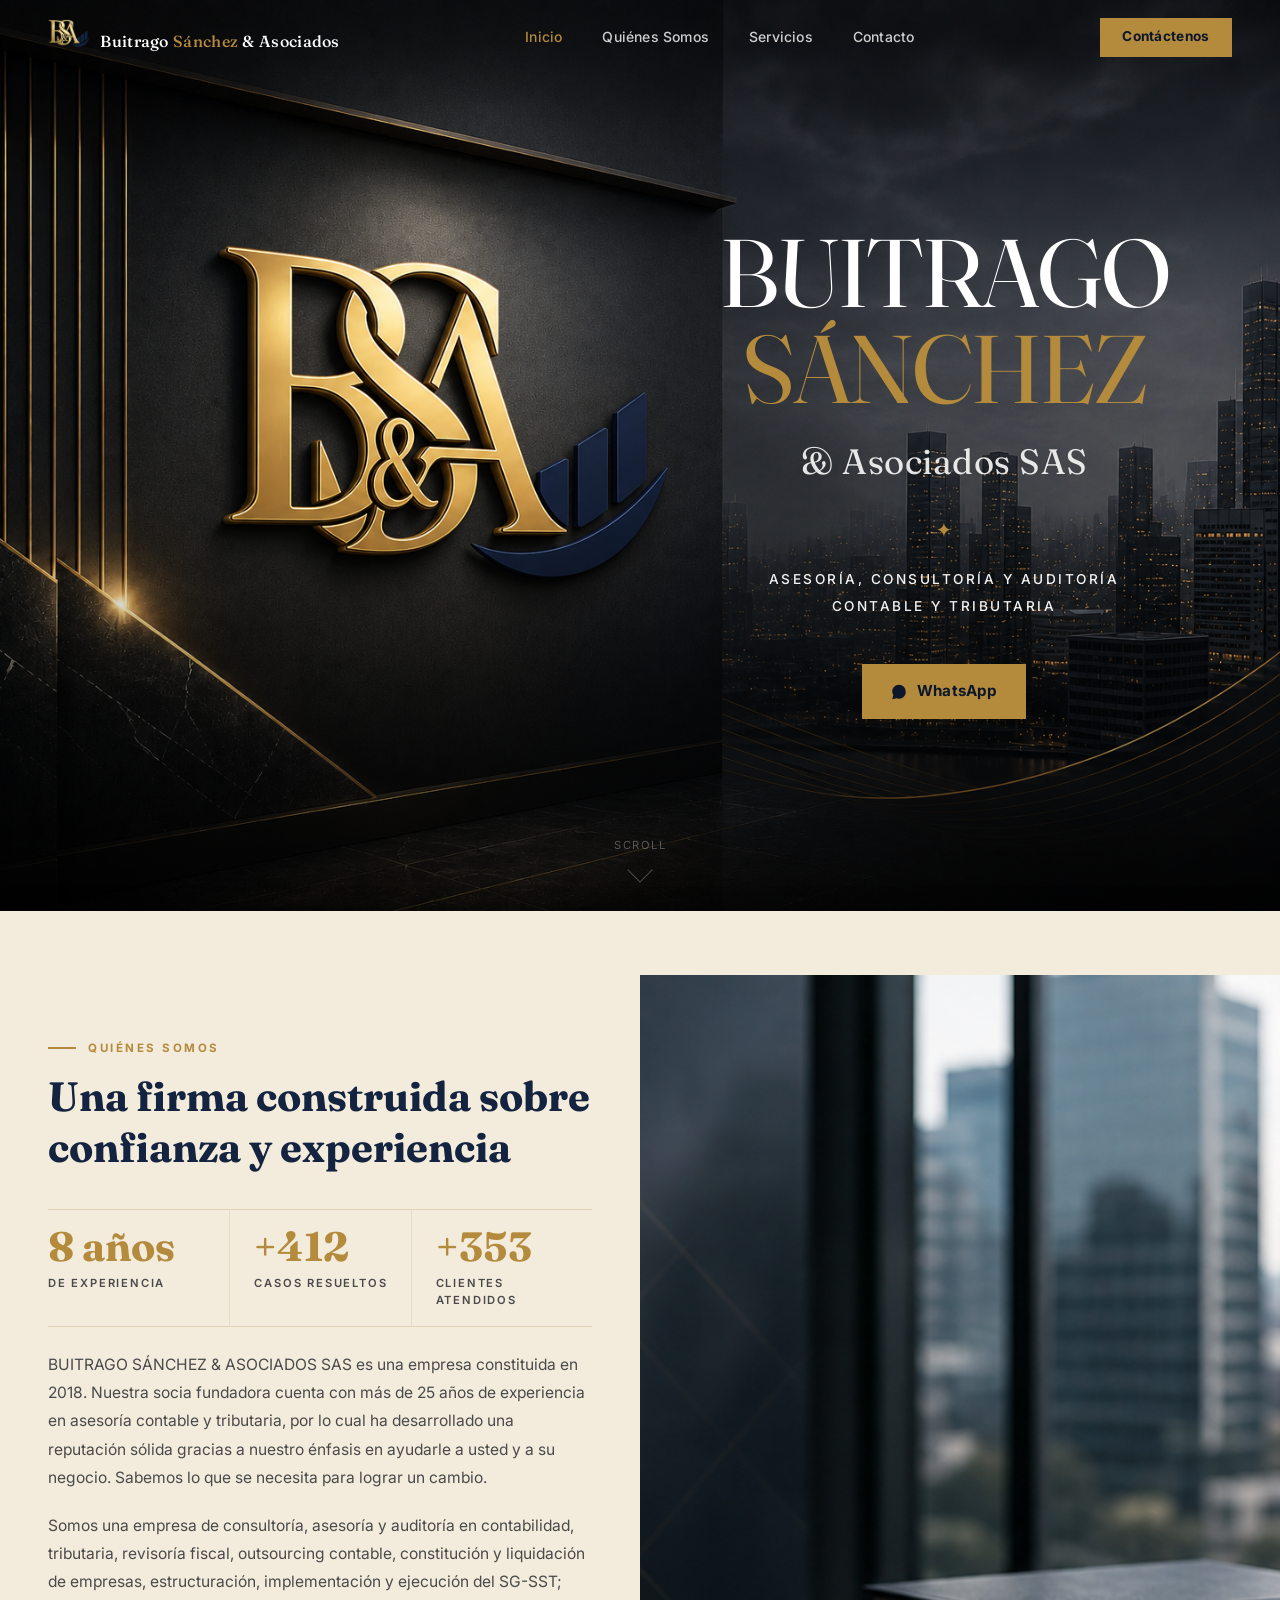
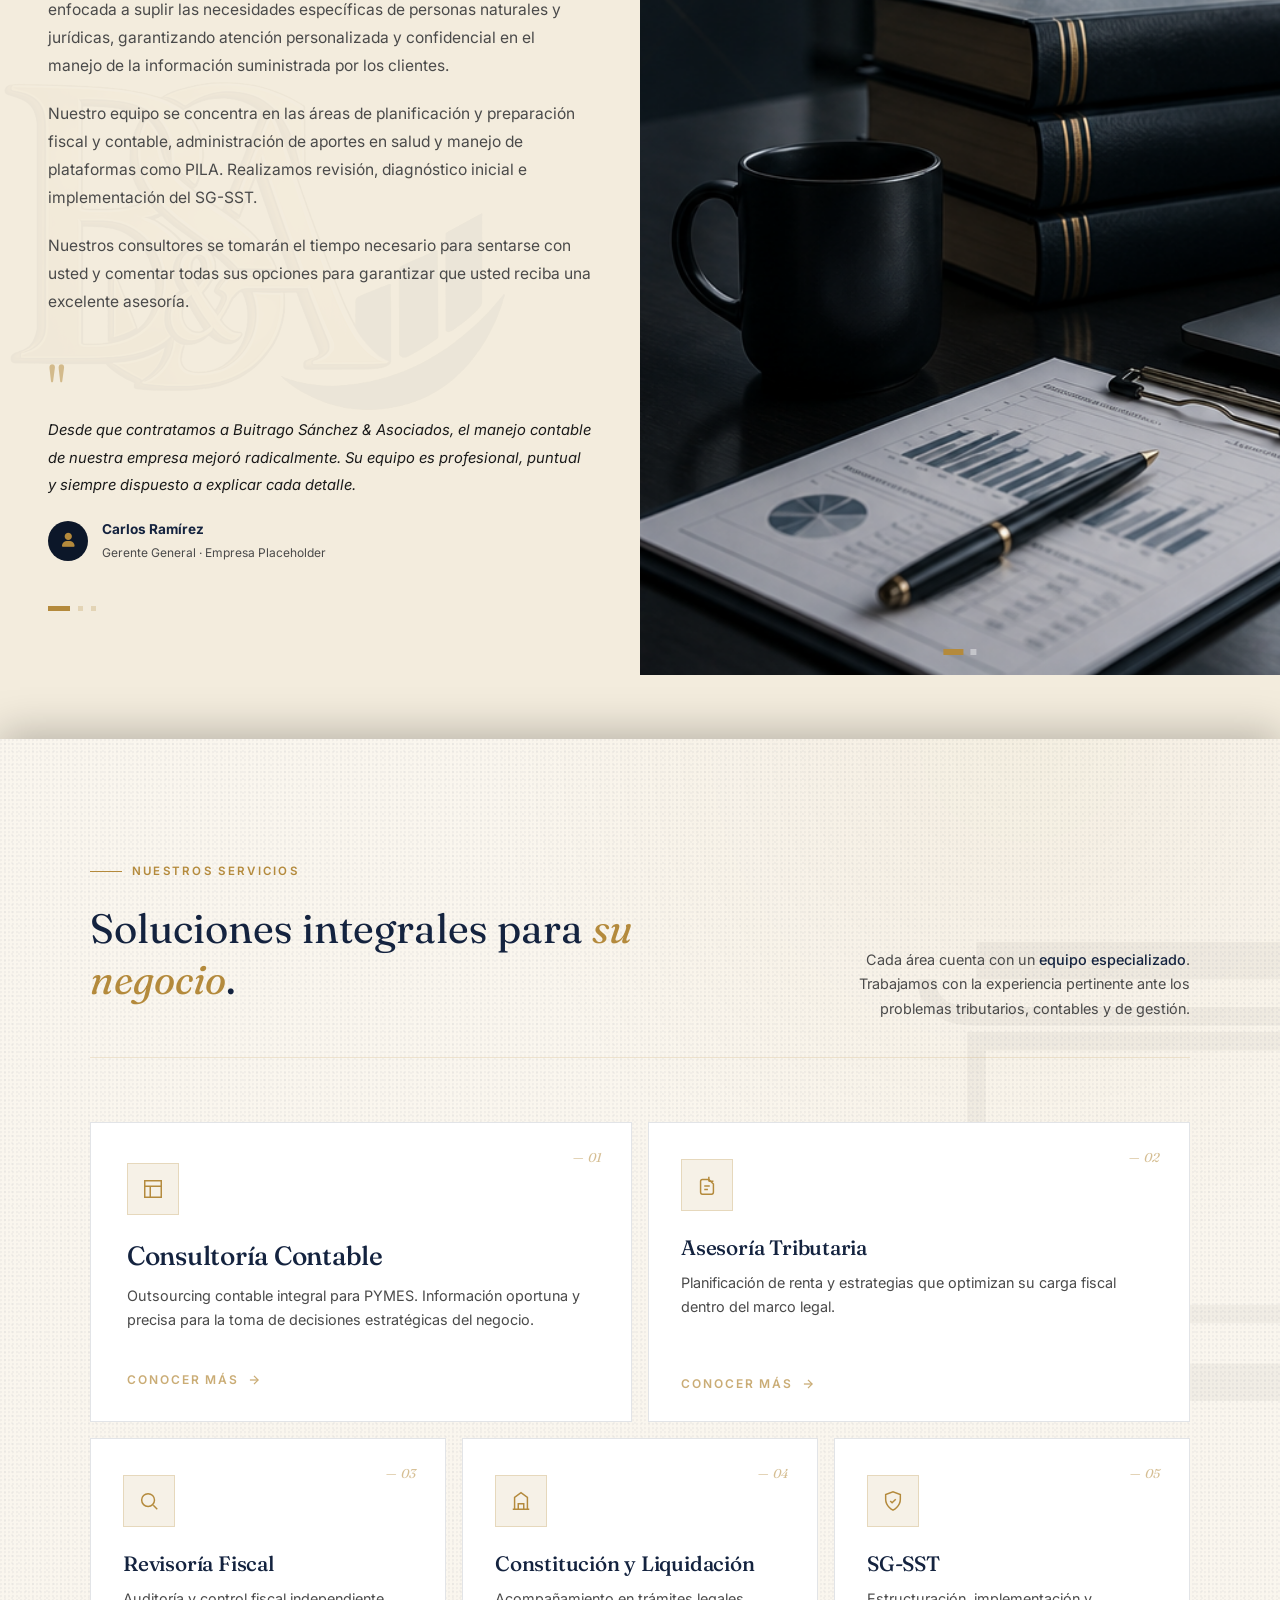
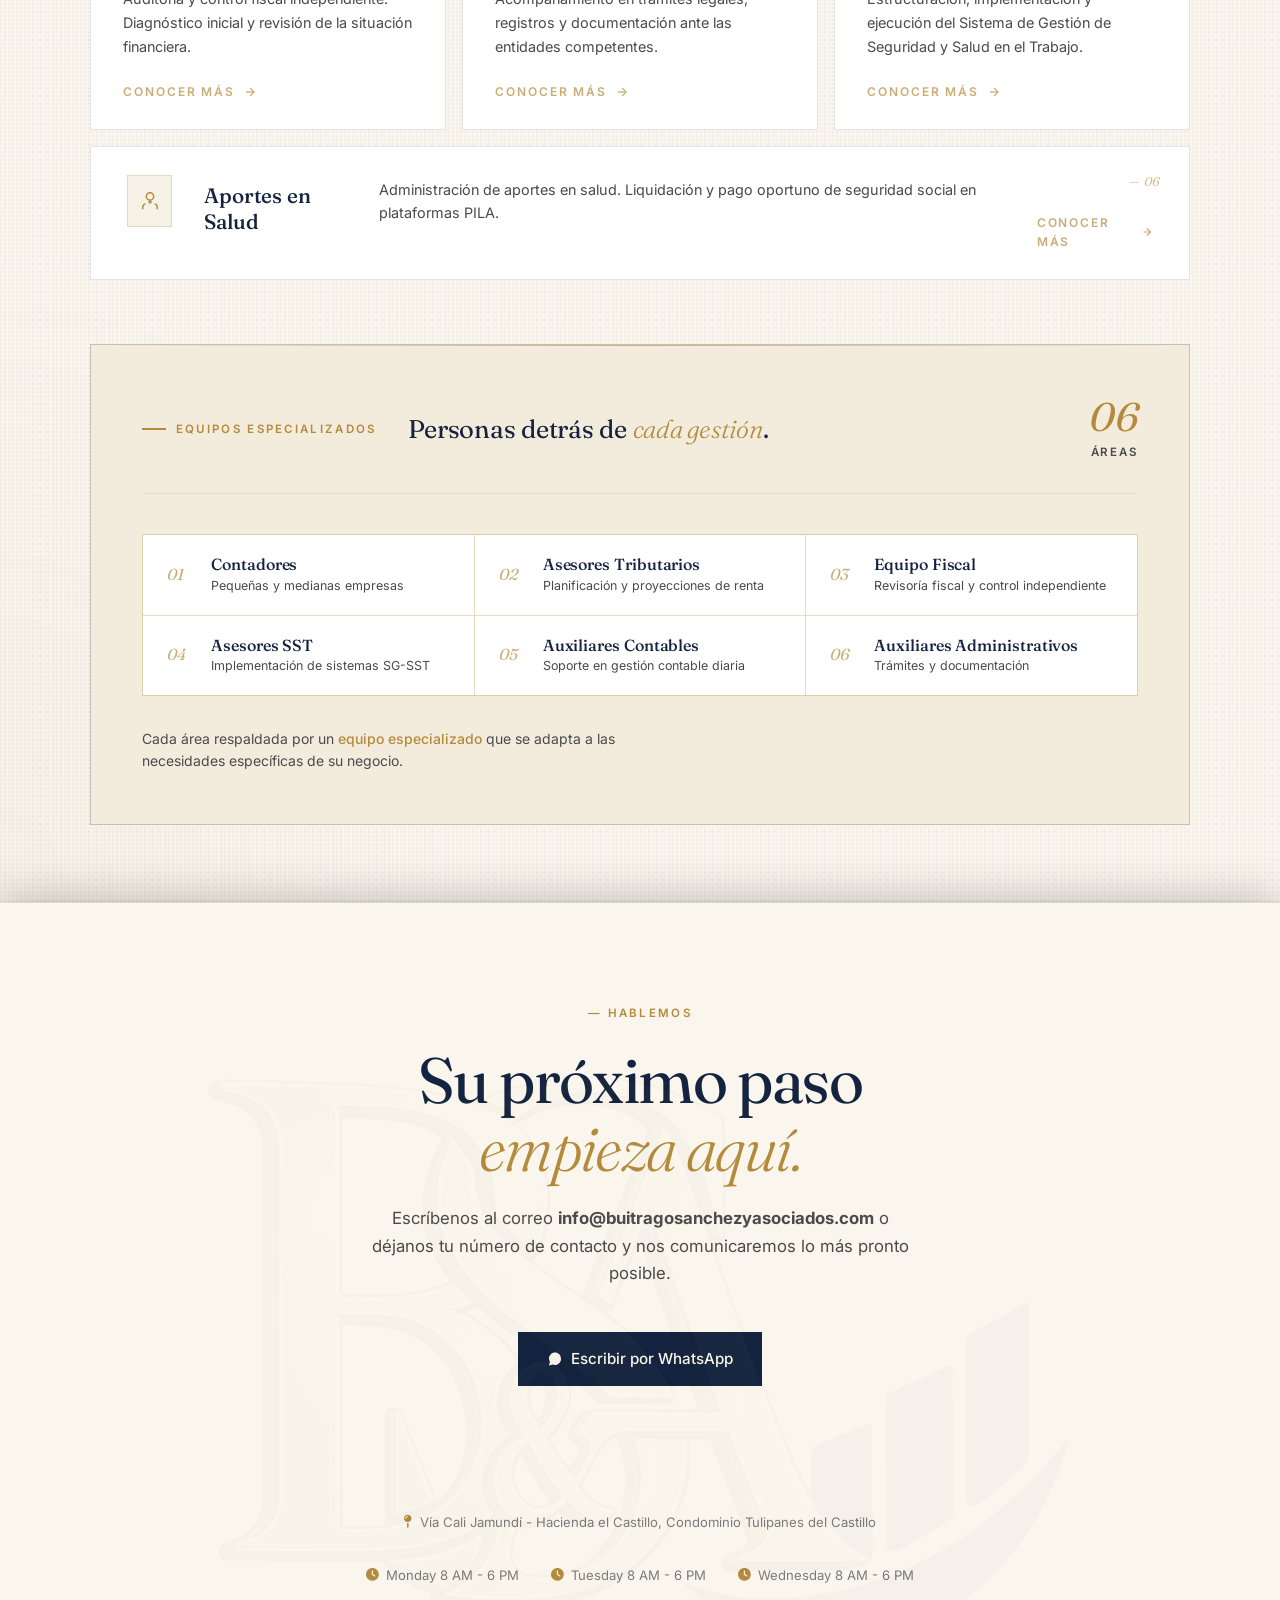
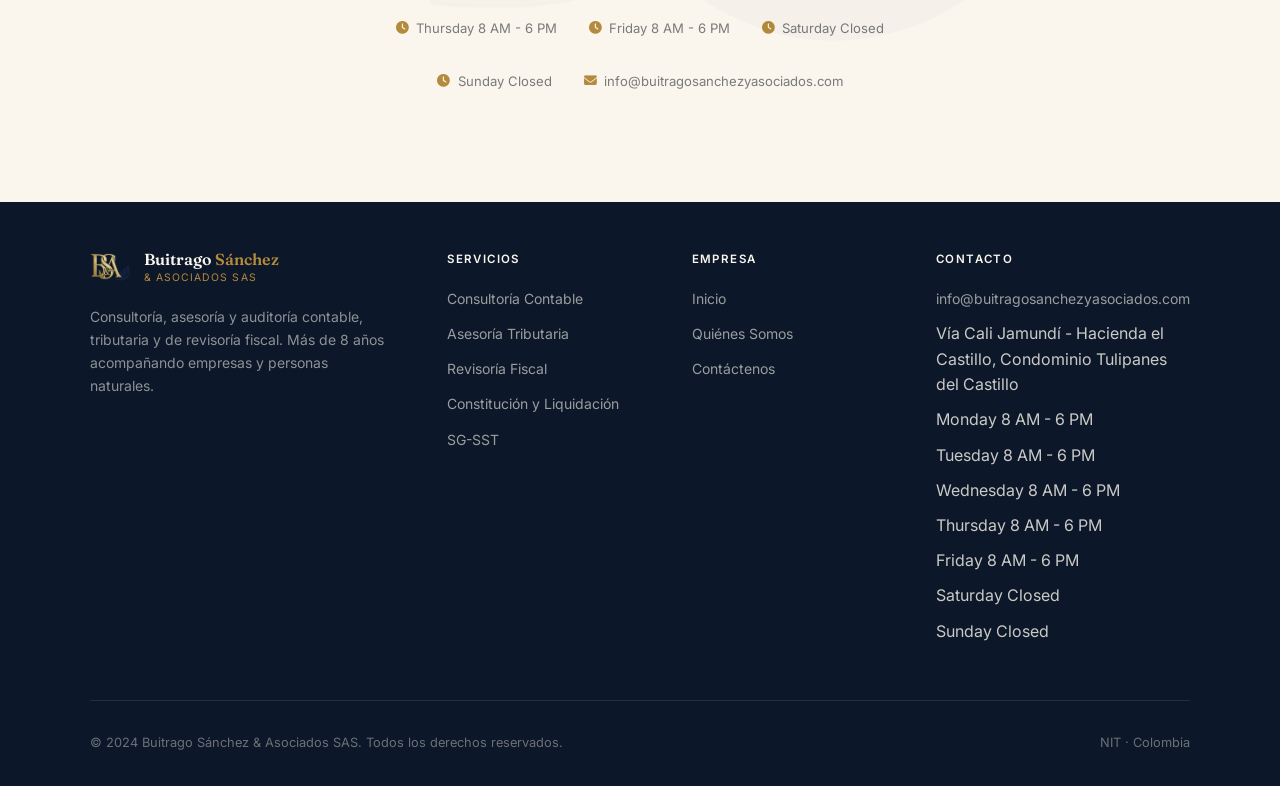
==== propuestas.html @ 449c7caa "upload landing" ====
<!DOCTYPE html>
<html lang="es">
<head>
  <meta charset="UTF-8" />
  <meta name="viewport" content="width=device-width, initial-scale=1.0" />
  <title>Buitrago Sánchez & Asociados SAS — Consultoría Contable y Tributaria</title>
  <link rel="preconnect" href="https://fonts.googleapis.com" />
  <link rel="preconnect" href="https://fonts.gstatic.com" crossorigin />
  <link href="https://fonts.googleapis.com/css2?family=Fraunces:ital,opsz,wght@0,9..144,400;0,9..144,500;0,9..144,600;0,9..144,700;1,9..144,400;1,9..144,600&family=Inter:wght@400;500;600;700&display=swap" rel="stylesheet" />
  <link rel="stylesheet" href="https://cdnjs.cloudflare.com/ajax/libs/font-awesome/6.5.0/css/all.min.css" />
  <style>
    *, *::before, *::after {
      box-sizing: border-box;
      margin: 0;
      padding: 0;
    }

    :root {
      --navy:        #14233f;
      --navy-2:      #1f3358;
      --navy-dark:   #0c1729;
      --navy-light:  #1f3358;
      --gold:        #b48a3c;
      --gold-light:  #c9a84c;
      --gold-muted:  rgba(180, 138, 60, 0.15);
      --cream:       #faf6ee;
      --cream-2:     #f3ecdd;
      --cream-3:     #ebe2cb;
      --white:       #ffffff;
      --off-white:   #faf6ee;
      --gray-light:  #f3ecdd;
      --gray:        #7a7a7a;
      --ink:         #1a1a1a;
      --ink-2:       #4a4a4a;
      --ink-3:       #7a7a7a;
      --text:        #1a1a1a;
      --text-muted:  #4a4a4a;
      --line:        rgba(20, 35, 63, 0.12);
      --line-strong: rgba(20, 35, 63, 0.22);
      --radius:      12px;
      --radius-lg:   18px;
      --shadow-sm: 0 1px 2px rgba(20,35,63,0.06), 0 2px 8px rgba(20,35,63,0.04);
      --shadow-md: 0 4px 12px rgba(20,35,63,0.08), 0 12px 32px rgba(20,35,63,0.08);
      --shadow-lg: 0 8px 24px rgba(20,35,63,0.10), 0 24px 64px rgba(20,35,63,0.12);
    }

    html {
      scroll-behavior: smooth;
      font-size: 16px;
    }

    body {
      font-family: 'Inter', system-ui, sans-serif;
      color: var(--text);
      line-height: 1.6;
      background: var(--cream);
    }

    /* ─── NAVBAR ─────────────────────────────── */
    nav {
      position: fixed;
      top: 0;
      left: 0;
      right: 0;
      z-index: 100;
      display: flex;
      align-items: center;
      justify-content: space-between;
      padding: 1.1rem 3rem;
      background: transparent;
      backdrop-filter: none;
      -webkit-backdrop-filter: none;
      border-bottom: 1px solid transparent;
      transition: background 0.4s ease, border-color 0.4s ease, backdrop-filter 0.4s ease;
    }

    nav.scrolled {
      background: rgba(12, 23, 41, 0.95);
      backdrop-filter: blur(12px);
      -webkit-backdrop-filter: blur(12px);
      border-bottom-color: rgba(180, 138, 60, 0.1);
    }

    .nav-logo {
      font-family: 'Fraunces', Georgia, serif;
      font-size: 1rem;
      font-weight: 500;
      color: var(--white);
      letter-spacing: 0.3px;
      line-height: 1.3;
    }

    .nav-logo span {
      color: var(--gold);
    }

    .nav-logo small {
      display: block;
      font-family: 'Inter', system-ui, sans-serif;
      font-size: 0.65rem;
      font-weight: 400;
      color: rgba(255, 255, 255, 0.5);
      letter-spacing: 1.5px;
      text-transform: uppercase;
      margin-top: 2px;
    }

    .nav-links {
      display: flex;
      list-style: none;
      gap: 2.5rem;
    }

    .nav-links a {
      color: rgba(255, 255, 255, 0.8);
      text-decoration: none;
      font-size: 0.875rem;
      font-weight: 500;
      letter-spacing: 0.2px;
      transition: color 0.2s;
      position: relative;
    }

    .nav-links a::after {
      content: '';
      position: absolute;
      bottom: -3px;
      left: 0;
      width: 0;
      height: 1px;
      background: var(--gold);
      transition: width 0.25s;
    }

    .nav-links a:hover {
      color: var(--white);
    }

    .nav-links a:hover::after {
      width: 100%;
    }

    .nav-cta {
      background: var(--gold);
      color: var(--navy-dark);
      padding: 0.55rem 1.4rem;
      text-decoration: none;
      font-weight: 700;
      font-size: 0.85rem;
      letter-spacing: 0.3px;
      transition: background 0.2s, transform 0.2s;
    }

    .nav-cta:hover {
      background: var(--gold-light);
      transform: translateY(-1px);
    }

    .nav-toggle {
      display: none;
      background: none;
      border: none;
      cursor: pointer;
      color: var(--white);
      font-size: 1.3rem;
    }

    /* ─── HERO ───────────────────────────────── */
    #inicio {
      min-height: 100vh;
      background:
        linear-gradient(to bottom, transparent 55%, rgba(0,0,0,0.65) 100%),
        url('logos/3d-logo.png') center top / cover no-repeat;
      display: grid;
      grid-template-columns: 1fr 1fr;
      align-items: center;
      position: relative;
      overflow: hidden;
      will-change: background-position;
    }

    .hero-text-col {
      grid-column: 2;
      display: flex;
      flex-direction: column;
      align-items: center;
      justify-content: center;
      padding: 8rem 4rem 6rem;
      text-align: center;
    }

    /* ─ Typographic name ─ */
    .hero-name {
      display: flex;
      flex-direction: column;
      align-items: center;
    }

    .hn-line1,
    .hn-line2 {
      font-family: 'Fraunces', Georgia, serif;
      font-size: clamp(4.5rem, 7.5vw, 9rem);
      line-height: 1;
      letter-spacing: -2px;
      display: block;
    }

    .hn-line1 { color: var(--white); }
    .hn-line2 { color: var(--gold); }

    .hn-line3 {
      display: block;
      font-family: 'Fraunces', Georgia, serif;
      font-size: clamp(1.4rem, 2.8vw, 2.2rem);
      font-weight: 400;
      color: rgba(255, 255, 255, 0.88);
      margin-top: 1.1rem;
      letter-spacing: 0.5px;
      animation: fadeSlideUp 0.7s ease both;
      animation-delay: 1.35s;
    }

    .hn-sep-icon {
      display: block;
      color: var(--gold);
      font-size: 1.25rem;
      margin: 1.5rem 0 1.25rem;
      animation: fadeSlideUp 0.7s ease both;
      animation-delay: 1.6s;
    }

    .hn-tagline1,
    .hn-tagline2 {
      display: block;
      font-size: 0.85rem;
      color: rgba(255, 255, 255, 0.55);
      letter-spacing: 2.5px;
      text-transform: uppercase;
      font-weight: 500;
      line-height: 2;
    }

    .hn-tagline1 {
      animation: fadeSlideUp 0.7s ease both 1.8s, colorToWhite 0.8s ease forwards 2.5s;
    }
    .hn-tagline2 {
      animation: fadeSlideUp 0.7s ease both 1.95s, colorToWhite 0.8s ease forwards 2.65s;
    }

    @keyframes colorToWhite {
      from { color: rgba(255, 255, 255, 0.55); }
      to   { color: rgba(255, 255, 255, 0.95); }
    }

    .hero-cta-row {
      display: flex;
      gap: 0.75rem;
      justify-content: center;
      flex-wrap: wrap;
      margin-top: 2.75rem;
      animation: fadeSlideUp 0.7s ease both 2.15s;
    }

    .hero-cta {
      background-size: cover;
      display: inline-flex;
      align-items: center;
      gap: 0.55rem;
      background: var(--gold);
      color: var(--navy-dark);
      padding: 0.95rem 2.4rem;
      text-decoration: none;
      font-weight: 700;
      font-size: 0.95rem;
      letter-spacing: 0.2px;
      transition: background 0.25s, transform 0.25s;
      position: relative;
      overflow: hidden;
    }

    .btn-whatsapp {
      display: inline-flex;
      align-items: center;
      gap: 0.55rem;
      background: var(--gold);
      color: var(--navy-dark);
      padding: 0.95rem 1.75rem;
      text-decoration: none;
      font-weight: 700;
      font-size: 0.95rem;
      letter-spacing: 0.2px;
      transition: background 0.25s, transform 0.25s;
    }

    .btn-whatsapp:hover,
    .hero-cta:hover {
      background: var(--gold-light);
      transform: translateY(-2px);
    }

    .btn-whatsapp svg { width: 18px; height: 18px; flex-shrink: 0; }

    /* WhatsApp en Contáctenos */
    .contact-whatsapp {
      display: inline-flex;
      align-items: center;
      gap: 0.65rem;
      margin-top: 1.5rem;
      background: var(--gold);
      color: var(--navy-dark);
      padding: 0.9rem 1.75rem;
      text-decoration: none;
      font-weight: 700;
      font-size: 0.9rem;
      letter-spacing: 0.2px;
      transition: background 0.25s, transform 0.25s;
    }

    .contact-whatsapp:hover {
      background: var(--gold-light);
      transform: translateY(-2px);
    }

    .contact-whatsapp svg { width: 18px; height: 18px; flex-shrink: 0; }

    .hero-cta::after {
      content: '';
      position: absolute;
      inset: 0;
      background: linear-gradient(105deg, transparent 35%, rgba(255,255,255,0.32) 50%, transparent 65%);
      transform: translateX(-120%);
      animation: ctaShine 0.75s ease forwards 2.85s;
    }

    @keyframes ctaShine {
      to { transform: translateX(220%); }
    }

    .hero-cta:hover {
      background: var(--gold-light);
      transform: translateY(-2px);
    }

    /* ─ Letter & entrance animations ─ */
    @keyframes letterIn {
      from { opacity: 0; transform: translateY(48px); filter: blur(4px); }
      to   { opacity: 1; transform: translateY(0);    filter: blur(0); }
    }

    @keyframes fadeSlideUp {
      from { opacity: 0; transform: translateY(22px); }
      to   { opacity: 1; transform: translateY(0); }
    }

    .letter {
      display: inline-block;
      animation: letterIn 0.65s cubic-bezier(0.22, 1, 0.36, 1) both;
    }

    .scroll-hint {
      position: absolute;
      bottom: 2rem;
      left: 50%;
      transform: translateX(-50%);
      display: flex;
      flex-direction: column;
      align-items: center;
      gap: 0.4rem;
      color: rgba(255, 255, 255, 0.3);
      font-size: 0.7rem;
      letter-spacing: 1.5px;
      text-transform: uppercase;
    }

    .scroll-hint .arrow {
      width: 18px;
      height: 18px;
      border-right: 1.5px solid rgba(255, 255, 255, 0.25);
      border-bottom: 1.5px solid rgba(255, 255, 255, 0.25);
      transform: rotate(45deg);
      animation: scrollBounce 2s infinite;
    }

    @keyframes scrollBounce {
      0%, 100% { transform: rotate(45deg) translateY(0); }
      50%       { transform: rotate(45deg) translateY(6px); }
    }

    /* ─── SHARED SECTION STYLES ─────────────── */
    section {
      padding: 6rem 2rem;
      position: sticky;
      top: 0;
    }

    #inicio    { z-index: 1; }
    #quienes   { z-index: 2; box-shadow: 0 -2px 20px rgba(0,0,0,0.3); }
    #servicios { z-index: 3; box-shadow: 0 -6px 40px rgba(0,0,0,0.25); min-height: 100vh; will-change: transform; }
    #contacto  { z-index: 4; box-shadow: 0 -6px 40px rgba(0,0,0,0.2); min-height: 100vh; will-change: transform; }

    .container {
      max-width: 1100px;
      margin: 0 auto;
    }

    .section-eyebrow {
      display: flex;
      align-items: center;
      gap: 0.75rem;
      color: var(--gold);
      font-size: 0.72rem;
      font-weight: 700;
      letter-spacing: 2.5px;
      text-transform: uppercase;
      margin-bottom: 0.85rem;
    }

    .section-eyebrow::before {
      content: '';
      display: block;
      width: 28px;
      height: 2px;
      background: var(--gold);
      flex-shrink: 0;
    }

    .section-heading {
      font-family: 'Fraunces', Georgia, serif;
      font-size: clamp(1.9rem, 3.2vw, 2.7rem);
      font-weight: 700;
      color: var(--navy);
      line-height: 1.25;
      margin-bottom: 1rem;
    }

    .section-heading.light {
      color: var(--white);
    }

    .section-lead {
      font-size: 0.975rem;
      color: var(--text-muted);
      line-height: 1.8;
      max-width: 580px;
    }

    .section-lead.light {
      color: rgba(255, 255, 255, 0.65);
    }

    /* ─── QUIÉNES SOMOS ─────────────────────── */
    #quienes {
      background: var(--cream-2);
      padding: 4rem 0;
      min-height: auto;
    }

    .about-grid {
      display: grid;
      grid-template-columns: 1fr 1fr;
      min-height: auto;
      gap: 0;
      overflow: visible;
    }

    .about-text {
      display: flex;
      flex-direction: column;
      justify-content: center;
      padding: 4rem 3rem;
    }

    .about-text .section-lead {
      max-width: 100%;
      margin-bottom: 1.25rem;
    }

    .about-stats {
      display: grid;
      grid-template-columns: repeat(3, 1fr);
      gap: 0;
      margin: 1.2rem 0 1.5rem;
      border-top: 1px solid rgba(180, 138, 60, 0.25);
      border-bottom: 1px solid rgba(180, 138, 60, 0.25);
    }

    .about-stat-item {
      padding: 1rem 1rem 1rem 0;
      position: relative;
    }

    .about-stat-item + .about-stat-item {
      padding-left: 1.5rem;
      border-left: 1px solid rgba(180, 138, 60, 0.15);
    }

    .about-stat-number {
      font-family: 'Fraunces', Georgia, serif;
      font-size: clamp(2.2rem, 3.2vw, 3.2rem);
      font-weight: 700;
      color: var(--gold);
      display: block;
      line-height: 1;
    }

    .about-stat-label {
      display: block;
      font-size: 0.7rem;
      color: var(--text-muted);
      letter-spacing: 1.8px;
      text-transform: uppercase;
      font-weight: 600;
      margin-top: 0.5rem;
    }

    @media (max-width: 1100px) {
      .about-stats {
        grid-template-columns: repeat(2, 1fr);
      }
    }

    @media (max-width: 720px) {
      .about-stats {
        grid-template-columns: 1fr;
      }
      .about-stat-item {
        padding: 1.1rem 0 1.1rem 0;
      }
      .about-stat-item + .about-stat-item {
        padding-left: 0;
        border-left: none;
        border-top: 1px solid rgba(180, 138, 60, 0.15);
        padding-top: 1.1rem;
      }
    }

    .about-values {
      display: grid;
      grid-template-columns: 1fr 1fr;
      gap: 0;
      margin-top: 2.5rem;
    }

    .value-item {
      display: flex;
      align-items: flex-start;
      gap: 1.1rem;
      padding: 1.5rem 1.25rem 1.5rem 0;
      border-top: 1.5px solid rgba(180, 138, 60, 0.22);
      opacity: 0;
      transform: translateX(40px);
      transition: opacity 0.5s ease, transform 0.5s ease;
    }

    .value-item.visible {
      opacity: 1;
      transform: translateX(0);
    }

    .value-item:nth-child(odd) {
      padding-right: 2rem;
      border-right: 1.5px solid rgba(180, 138, 60, 0.12);
    }

    .value-item:nth-child(even) {
      padding-left: 1.75rem;
    }

    /* Ring SVG */
    .value-icon-wrap {
      position: relative;
      width: 62px;
      height: 62px;
      flex-shrink: 0;
    }

    .value-ring {
      position: absolute;
      inset: 0;
      width: 100%;
      height: 100%;
      transform: rotate(-90deg);
    }

    .value-ring-track {
      fill: none;
      stroke: rgba(180, 138, 60, 0.15);
      stroke-width: 2.5;
    }

    .value-ring-fill {
      fill: none;
      stroke: var(--gold);
      stroke-width: 2.5;
      stroke-linecap: round;
      stroke-dasharray: 163;
      stroke-dashoffset: 163;
      transition: stroke-dashoffset 1.2s cubic-bezier(0.4, 0, 0.2, 1);
    }

    .value-item.visible .value-ring-fill {
      stroke-dashoffset: 0;
    }

    .value-icon {
      position: absolute;
      inset: 5px;
      background: var(--navy-dark);
      border-radius: 50%;
      display: flex;
      align-items: center;
      justify-content: center;
      color: var(--gold);
      font-size: 1rem;
    }

    .value-text strong {
      display: block;
      font-size: 1rem;
      font-weight: 700;
      color: var(--navy);
      margin-bottom: 0.3rem;
    }

    .value-text span {
      font-size: 0.85rem;
      color: var(--gray);
      line-height: 1.5;
    }

    /* Testimonios */
    .testimonials-slider {
      position: relative;
      min-height: 210px;
      margin-top: 2rem;
    }

    .testimonial-item {
      position: absolute;
      inset: 0;
      opacity: 0;
      transform: translateY(14px);
      transition: opacity 0.65s ease, transform 0.65s ease;
      pointer-events: none;
    }

    .testimonial-item.active {
      opacity: 1;
      transform: translateY(0);
      pointer-events: auto;
    }

    .testimonial-quote-mark {
      font-family: 'Fraunces', Georgia, serif;
      font-size: 3.5rem;
      color: var(--gold);
      line-height: 0.7;
      opacity: 0.5;
      display: block;
      margin-bottom: 0.6rem;
    }

    .testimonial-text {
      font-size: 0.925rem;
      color: var(--text);
      line-height: 1.85;
      font-style: italic;
      margin-bottom: 1.25rem;
    }

    .testimonial-author {
      display: flex;
      align-items: center;
      gap: 0.85rem;
    }

    .testimonial-avatar {
      width: 40px;
      height: 40px;
      background: var(--navy-dark);
      border-radius: 50%;
      display: flex;
      align-items: center;
      justify-content: center;
      color: var(--gold);
      font-size: 0.9rem;
      flex-shrink: 0;
    }

    .testimonial-name {
      display: block;
      font-weight: 700;
      font-size: 0.85rem;
      color: var(--navy);
    }

    .testimonial-role {
      display: block;
      font-size: 0.75rem;
      color: var(--text-muted);
      margin-top: 0.1rem;
    }

    .testimonial-dots {
      display: flex;
      gap: 0.5rem;
      margin-top: 1.75rem;
      align-items: center;
    }

    .testimonial-dot {
      height: 5px;
      width: 5px;
      background: rgba(180, 138, 60, 0.25);
      cursor: pointer;
      transition: width 0.35s ease, background 0.35s ease;
    }

    .testimonial-dot.active {
      background: var(--gold);
      width: 22px;
    }

    /* Carousel de imagen */
    .about-image-col {
      position: relative;
      overflow: hidden;
    }

    .about-carousel-slide {
      position: absolute;
      inset: 0;
      opacity: 0;
      transition: opacity 1.2s ease;
    }

    .about-carousel-slide.active {
      opacity: 1;
    }

    .about-carousel-slide img {
      width: 100%;
      height: 100%;
      object-fit: cover;
      display: block;
    }

    .about-carousel-dots {
      position: absolute;
      bottom: 1.25rem;
      left: 50%;
      transform: translateX(-50%);
      display: flex;
      gap: 0.45rem;
      z-index: 2;
    }

    .about-carousel-dot {
      width: 6px;
      height: 6px;
      background: rgba(255,255,255,0.4);
      cursor: pointer;
      transition: background 0.3s ease, width 0.35s ease;
    }

    .about-carousel-dot.active {
      background: var(--gold);
      width: 20px;
    }

    /* Animaciones de entrada para Quiénes Somos */
    .animate-child {
      opacity: 0;
      transform: translateX(40px);
      transition: opacity 0.6s ease, transform 0.6s ease;
    }

    .animate-child.visible {
      opacity: 1;
      transform: translateX(0);
    }

    /* ─── QUIÉNES SOMOS watermark ───────────── */
    #quienes::before {
      content: '';
      position: absolute;
      inset: 0;
      background: url('logos/main-logo-white.png') left 70% / 40% auto no-repeat;
      opacity: 0.03;
      pointer-events: none;
      z-index: 0;
    }

    #quienes > * {
      position: relative;
      z-index: 1;
    }

    /* ─── SERVICIOS ──────────────────────────── */
    #servicios {
      --display: 'Fraunces', Georgia, serif;
      position: relative;
      overflow: hidden;
      padding: clamp(5rem, 9vw, 8rem) 0 clamp(4rem, 6vw, 6rem);
      background:
        radial-gradient(ellipse 70% 50% at 80% 0%, rgba(180,138,60,0.07), transparent 60%),
        radial-gradient(ellipse 60% 60% at 0% 100%, rgba(180,138,60,0.04), transparent 60%),
        var(--cream);
      color: var(--ink);
      isolation: isolate;
    }

    #servicios .section-heading {
      color: var(--navy);
      font-weight: 400;
    }

    #servicios .section-heading em {
      color: var(--gold);
      font-style: italic;
    }

    #servicios::before {
      content: "";
      position: absolute;
      inset: 0;
      background-image:
        radial-gradient(circle at 20% 30%, rgba(20,35,63,0.04) 1px, transparent 1.5px),
        radial-gradient(circle at 70% 70%, rgba(20,35,63,0.03) 1px, transparent 1.5px);
      background-size: 4px 4px, 7px 7px;
      pointer-events: none;
      z-index: 0;
    }

    #servicios > .container { position: relative; z-index: 2; }

    #servicios > * {
      position: relative;
      z-index: 1;
    }

    /* Marca de agua SVG decorativa */
    #servicios .services-bg-mark {
      position: absolute;
      right: -180px; top: 8%;
      width: 620px; height: 620px;
      opacity: 0.035;
      pointer-events: none;
      z-index: 1;
      user-select: none;
    }

    /* ─── Reveal del contenido ───────────────── */
    #servicios-anim {
      opacity: 0;
      transform: translateY(12px);
      transition: opacity 800ms ease, transform 800ms cubic-bezier(0.4, 0, 0.2, 1);
    }
    #servicios-anim.content-visible {
      opacity: 1;
      transform: translateY(0);
    }

    /* ─── Header ─────────────────────────────── */
    .services-header {
      display: grid;
      grid-template-columns: 1fr auto;
      align-items: end;
      gap: 3rem;
      margin-bottom: 4rem;
      padding-bottom: 2.25rem;
      border-bottom: 1px solid rgba(180,138,60,0.18);
    }
    .services-header-eyebrow {
      display: inline-flex;
      align-items: center;
      gap: 0.6rem;
      font-size: 0.72rem;
      font-weight: 600;
      letter-spacing: 0.2em;
      text-transform: uppercase;
      color: var(--gold);
      margin-bottom: 1.4rem;
    }
    .services-header-eyebrow::before {
      content: "";
      width: 32px; height: 1.5px;
      background: var(--gold);
    }
    .services-header-right {
      max-width: 360px;
      font-size: 0.9rem;
      color: var(--ink-2);
      line-height: 1.7;
      text-align: right;
    }
    .services-header-right strong { color: var(--navy); font-weight: 500; }

    @media (max-width: 768px) {
      .services-header { grid-template-columns: 1fr; gap: 1.5rem; }
      .services-header-right { text-align: left; max-width: 100%; }
    }

    /* ─── Grid asimétrico ────────────────────── */
    .services-grid {
      display: grid;
      grid-template-columns: repeat(6, 1fr);
      gap: 1rem;
      margin-bottom: 4rem;
    }

    .service-card                         { grid-column: span 2; }
    .service-card.featured                { grid-column: span 3; }
    .service-card.featured + .service-card{ grid-column: span 3; }
    .service-card:nth-child(6)            { grid-column: span 6; min-height: auto; flex-direction: row; align-items: center; gap: 2rem; padding: 1.75rem 2.25rem; }

    @media (max-width: 980px) {
      .services-grid { grid-template-columns: repeat(2, 1fr); }
      .service-card,
      .service-card.featured,
      .service-card.featured + .service-card { grid-column: span 1 !important; }
    }
    @media (max-width: 600px) {
      .services-grid { grid-template-columns: 1fr; }
    }

    /* ─── Card ───────────────────────────────── */
    .service-card {
      position: relative;
      background: var(--white);
      border: 1px solid var(--line);
      padding: 2.25rem 2rem 1.75rem;
      transition: transform 420ms cubic-bezier(0.4,0,0.2,1), border-color 320ms ease, background 320ms ease;
      display: flex;
      flex-direction: column;
      min-height: 240px;
      cursor: pointer;
      overflow: hidden;
      isolation: isolate;
    }

    .service-card::before {
      content: "";
      position: absolute; inset: 0;
      background: radial-gradient(400px circle at var(--mx,50%) var(--my,0%), rgba(180,138,60,0.16), transparent 50%);
      opacity: 0;
      transition: opacity 320ms ease;
      pointer-events: none;
      z-index: 0;
    }
    .service-card:hover::before { opacity: 1; }

    .service-card::after {
      content: '';
      position: absolute;
      top: 1.75rem; bottom: 1.75rem; left: 0;
      width: 2px;
      background: var(--gold);
      transform: scaleY(0);
      transform-origin: top;
      transition: transform 480ms cubic-bezier(0.4,0,0.2,1);
    }
    .service-card:hover::after { transform: scaleY(1); }

    .service-card:hover {
      transform: translateY(-4px);
      border-color: rgba(180,138,60,0.45);
      background: var(--cream-2);
      box-shadow: var(--shadow-md);
    }
    .service-card > * { position: relative; z-index: 1; }

    .service-card.featured {
      background: var(--white);
      border-color: var(--line);
      min-height: 300px;
      padding: 2.5rem 2.25rem 2rem;
    }
    .service-card.featured::before {
      background: radial-gradient(500px circle at var(--mx,50%) var(--my,0%), rgba(180,138,60,0.14), transparent 55%);
    }

    .service-card-num {
      position: absolute;
      top: 1.5rem; right: 1.75rem;
      font-family: var(--display, 'Fraunces', Georgia, serif);
      font-style: italic;
      font-size: 0.8rem;
      color: var(--gold);
      letter-spacing: 0.05em;
      opacity: 0.55;
      transition: opacity 320ms ease;
    }
    .service-card:hover .service-card-num { opacity: 1; }

    .service-card-icon {
      width: 52px; height: 52px;
      background: rgba(180,138,60,0.12);
      border: 1px solid rgba(180,138,60,0.25);
      display: flex; align-items: center; justify-content: center;
      color: var(--gold);
      margin-bottom: 1.5rem;
      transition: background 320ms ease, color 320ms ease, transform 420ms cubic-bezier(0.4,0,0.2,1), border-color 320ms ease;
    }
    .service-card:hover .service-card-icon {
      background: var(--gold);
      border-color: var(--gold);
      color: var(--navy-dark);
      transform: rotate(-6deg) scale(1.06);
    }

    .service-card-title {
      font-family: var(--display, 'Fraunces', Georgia, serif);
      font-size: 1.3rem;
      font-weight: 500;
      color: var(--navy);
      margin: 0 0 0.6rem;
      letter-spacing: -0.01em;
      line-height: 1.25;
    }
    .service-card.featured .service-card-title { font-size: 1.65rem; margin-bottom: 0.75rem; }

    .service-card-desc {
      font-size: 0.9rem;
      color: var(--ink-2);
      line-height: 1.65;
      margin: 0 0 1.5rem;
    }

    .service-card-link {
      margin-top: auto;
      display: inline-flex;
      align-items: center;
      gap: 0.5rem;
      font-size: 0.75rem;
      font-weight: 600;
      letter-spacing: 0.16em;
      text-transform: uppercase;
      color: var(--gold);
      opacity: 0.7;
      text-decoration: none;
      transition: opacity 280ms ease, gap 280ms ease;
    }
    .service-card-link svg { width: 14px; height: 14px; transition: transform 280ms ease; }
    .service-card:hover .service-card-link { opacity: 1; gap: 0.75rem; }
    .service-card:hover .service-card-link svg { transform: translateX(3px); }

    /* ─── Team strip ─────────────────────────── */
    .team-strip {
      position: relative;
      margin-top: 2rem;
      padding: clamp(2.25rem, 4vw, 3.25rem);
      background: var(--cream-2);
      border: 1px solid var(--line-strong);
      overflow: hidden;
    }
    .team-strip::before {
      content: "";
      position: absolute;
      top: 0; left: 0; right: 0;
      height: 1px;
      background: linear-gradient(90deg, transparent, rgba(180,138,60,0.6), transparent);
    }

    .team-head {
      display: grid;
      grid-template-columns: auto 1fr auto;
      align-items: center;
      gap: 2rem;
      margin-bottom: 2.5rem;
      padding-bottom: 2rem;
      border-bottom: 1px solid rgba(180,138,60,0.15);
    }
    .team-head-label {
      display: inline-flex; align-items: center; gap: 0.6rem;
      font-size: 0.72rem; font-weight: 600; letter-spacing: 0.2em;
      text-transform: uppercase; color: var(--gold);
    }
    .team-head-label::before { content: ""; width: 24px; height: 1.5px; background: var(--gold); }

    .team-head-title {
      font-family: var(--display, 'Fraunces', Georgia, serif);
      font-size: clamp(1.4rem, 2vw, 1.85rem);
      font-weight: 400; color: var(--navy);
      letter-spacing: -0.01em; line-height: 1.25; margin: 0;
    }
    .team-head-title em { font-style: italic; color: var(--gold); font-weight: 300; }

    .team-head-count { text-align: right; white-space: nowrap; }
    .team-head-count strong {
      display: block;
      font-family: var(--display, 'Fraunces', Georgia, serif);
      font-style: italic; font-size: 2.5rem; font-weight: 400;
      color: var(--gold); line-height: 1;
    }
    .team-head-count span {
      display: block; font-size: 0.72rem; font-weight: 600;
      letter-spacing: 0.16em; text-transform: uppercase;
      color: var(--ink-2); margin-top: 0.4rem;
    }

    @media (max-width: 768px) {
      .team-head { grid-template-columns: 1fr; gap: 1rem; }
      .team-head-count { text-align: left; }
    }

    .team-list {
      display: grid;
      grid-template-columns: repeat(3, 1fr);
      gap: 1px;
      background: rgba(180,138,60,0.18);
      border: 1px solid rgba(180,138,60,0.18);
      overflow: hidden;
      list-style: none;
      margin: 0; padding: 0;
    }
    @media (max-width: 880px) { .team-list { grid-template-columns: repeat(2, 1fr); } }
    @media (max-width: 520px) { .team-list { grid-template-columns: 1fr; } }

    .team-item {
      display: grid; grid-template-columns: auto 1fr;
      gap: 1rem; align-items: center;
      padding: 1.25rem 1.5rem;
      background: var(--white);
      transition: background 280ms ease; cursor: default;
    }
    .team-item:hover { background: var(--cream-3); }

    .team-item-num {
      font-family: var(--display, 'Fraunces', Georgia, serif);
      font-style: italic; font-size: 1rem;
      color: var(--gold); opacity: 0.7; min-width: 28px;
    }
    .team-item-body { display: flex; flex-direction: column; gap: 0.15rem; min-width: 0; }
    .team-item-name {
      font-family: var(--display, 'Fraunces', Georgia, serif);
      font-size: 1rem; font-weight: 500;
      color: var(--navy); letter-spacing: -0.005em; line-height: 1.2;
    }
    .team-item-desc { font-size: 0.78rem; color: var(--ink-2); line-height: 1.4; }

    .team-foot {
      margin-top: 2rem;
      display: flex; align-items: center;
      justify-content: space-between; gap: 1.5rem; flex-wrap: wrap;
    }
    .team-foot-text {
      font-size: 0.875rem; color: var(--ink-2);
      line-height: 1.6; max-width: 520px; margin: 0;
    }
    .team-foot-text strong { color: var(--gold); font-weight: 500; }
    .team-foot-link {
      display: inline-flex; align-items: center; gap: 0.65rem;
      padding: 0.85rem 1.5rem;
      border: 1px solid rgba(180,138,60,0.4);
      font-size: 0.8rem; font-weight: 600; letter-spacing: 0.12em;
      text-transform: uppercase; color: var(--gold);
      background: transparent; text-decoration: none;
      transition: all 280ms ease; white-space: nowrap;
    }
    .team-foot-link:hover {
      background: var(--gold); color: var(--navy-dark);
      border-color: var(--gold); transform: translateY(-1px);
    }
    .team-foot-link svg { width: 14px; height: 14px; }

    /* ─── CONTACTO / CTA ────────────────────── */
    #contacto {
      background: var(--cream);
      border-top: 1px solid var(--line);
      padding: 6rem 2rem 3rem;
      text-align: center;
    }

    .cta-inner {
      max-width: 576px;
      margin: 0 auto;
    }

    .cta-eyebrow {
      display: inline-flex;
      align-items: center;
      gap: 0.6rem;
      font-size: 0.72rem;
      font-weight: 600;
      letter-spacing: 0.2em;
      text-transform: uppercase;
      color: var(--gold);
      margin-bottom: 1.5rem;
    }

    .cta-heading {
      font-family: 'Fraunces', Georgia, serif;
      font-size: clamp(2.5rem, 5vw, 4rem);
      font-weight: 400;
      line-height: 1.05;
      letter-spacing: -0.025em;
      color: var(--navy);
      margin: 0 0 1.5rem;
    }

    .cta-heading em {
      font-style: italic;
      font-weight: 300;
      color: var(--gold);
    }

    .cta-lead {
      font-size: 1.05rem;
      color: var(--ink-2);
      line-height: 1.65;
      max-width: 540px;
      margin: 0 auto 2.75rem;
    }

    .cta-buttons {
      display: flex;
      flex-direction: column;
      align-items: center;
      gap: 0.875rem;
      margin-bottom: 3rem;
    }

    .btn {
      display: inline-flex;
      align-items: center;
      justify-content: center;
      gap: 8px;
      padding: 0.875rem 1.75rem;
      font-family: 'Inter', system-ui, sans-serif;
      font-weight: 500;
      font-size: 0.95rem;
      border-radius: 0px;
      border: 1.5px solid transparent;
      cursor: pointer;
      transition: all 220ms cubic-bezier(0.4, 0, 0.2, 1);
      white-space: nowrap;
      text-decoration: none;
    }

    .btn-primary {
      background: var(--navy);
      color: var(--cream);
    }

    .btn-primary:hover {
      background: var(--navy-dark);
      transform: translateY(-1px);
      box-shadow: var(--shadow-md);
    }

    .btn-ghost {
      background: transparent;
      border-color: var(--line-strong);
      color: var(--navy);
    }

    .btn-ghost:hover {
      background: var(--cream-2);
      border-color: var(--navy);
    }

    .cta-logo {
      display: block;
      width: 40%;
      max-width: 00px;
      height: auto;
      margin: 2rem 3rem;
    }

    .cta-meta {
      display: flex;
      align-items: center;
      justify-content: center;
      gap: 2rem;
      flex-wrap: wrap;
      color: var(--ink-3);
      font-size: 0.82rem;
    }

    #contacto {
      position: relative;
      overflow: hidden;
    }

    #contacto::before {
      content: '';
      position: absolute;
      inset: 0;
      background: url('logos/main-logo-white.png') center center / 880px no-repeat;
      opacity: 0.02;
      pointer-events: none;
    }

    .cta-meta-item {
      display: flex;
      align-items: center;
      gap: 0.45rem;
    }

    .cta-meta-item i {
      color: var(--gold);
      font-size: 0.8rem;
    }

    /* ─── FOOTER ─────────────────────────────── */
    footer {
      background: var(--navy-dark);
      color: rgba(250, 246, 238, 0.8);
      padding: 3rem 2rem 2rem;
      position: relative;
      z-index: 5;
    }

    .footer-grid {
      max-width: 1100px;
      margin: 0 auto;
      display: grid;
      grid-template-columns: 1.6fr 1fr 1fr 1fr;
      gap: 3.5rem;
      padding-bottom: 3.5rem;
    }

    .footer-brand-logo {
      display: flex;
      align-items: center;
      gap: 0.75rem;
      margin-bottom: 1.25rem;
    }

    .footer-brand-logo img {
      height: 28px;
      opacity: 0.9;
    }

    .footer-brand-name {
      font-family: 'Fraunces', Georgia, serif;
      font-size: 1rem;
      font-weight: 600;
      color: var(--cream);
      line-height: 1.2;
    }

    .footer-brand-name span { color: var(--gold); }

    .footer-brand-tagline {
      display: block;
      font-family: 'Inter', system-ui, sans-serif;
      font-size: 0.65rem;
      font-weight: 400;
      letter-spacing: 0.1em;
      text-transform: uppercase;
      color: rgba(250, 246, 238, 0.45);
      margin-top: 0.2rem;
    }

    .footer-brand-desc {
      font-size: 0.875rem;
      line-height: 1.65;
      color: rgba(250, 246, 238, 0.55);
      max-width: 300px;
      margin: 0;
    }

    .footer-col h6 {
      font-family: 'Inter', system-ui, sans-serif;
      font-size: 0.72rem;
      font-weight: 600;
      letter-spacing: 0.12em;
      text-transform: uppercase;
      color: var(--cream);
      margin: 0 0 1.1rem;
    }

    .footer-col ul {
      list-style: none;
      padding: 0;
      margin: 0;
      display: flex;
      flex-direction: column;
      gap: 0.6rem;
    }

    .footer-col a {
      font-size: 0.875rem;
      color: rgba(250, 246, 238, 0.6);
      text-decoration: none;
      transition: color 200ms ease;
    }

    .footer-col a:hover { color: var(--cream); }

    .footer-bottom {
      max-width: 1100px;
      margin: 0 auto;
      display: flex;
      justify-content: space-between;
      align-items: center;
      padding-top: 2rem;
      border-top: 1px solid rgba(250, 246, 238, 0.1);
      font-size: 0.8rem;
      color: rgba(250, 246, 238, 0.4);
      flex-wrap: wrap;
      gap: 0.5rem;
    }

    @media (max-width: 880px) {
      .footer-grid { grid-template-columns: 1fr 1fr; gap: 2.5rem; }
      .footer-bottom { flex-direction: column; gap: 0.5rem; text-align: center; }
    }

    @media (max-width: 520px) {
      .footer-grid { grid-template-columns: 1fr; }
    }

    /* ─── RESPONSIVE ─────────────────────────── */
    @media (max-width: 1024px) {
      .services-grid {
        grid-template-columns: repeat(2, 1fr);
      }
      .hero-text-col {
        padding: 6rem 2rem 4rem;
      }
      .about-grid {
        grid-template-columns: 1fr;
      }
      .about-text {
        padding: 4rem 2rem;
      }
      .about-image-col {
        height: 55vw;
        max-height: 320px;
      }
      .about-stats {
        grid-template-columns: repeat(2, 1fr);
        margin: 1.25rem 0 1.5rem;
      }
      .about-stat-item {
        padding: 1rem 0;
      }
      .about-stat-item + .about-stat-item {
        padding-left: 0;
        border-left: none;
        border-top: 1px solid rgba(180, 138, 60, 0.15);
        padding-top: 1rem;
      }
      .cta-logo {
        width: 60%;
        max-width: 220px;
        margin: 1.5rem auto 0;
      }
      .footer-grid {
        grid-template-columns: 1fr 1fr;
        gap: 2rem;
      }
    }

    @media (max-width: 768px) {
      nav {
        padding: 1rem 1.5rem;
      }

      .nav-links {
        display: none;
        position: absolute;
        top: 100%;
        left: 0;
        right: 0;
        background: rgba(12, 23, 41, 0.98);
        flex-direction: column;
        padding: 1.5rem 2rem;
        gap: 1.25rem;
        border-top: 1px solid rgba(180, 138, 60, 0.1);
      }

      .nav-links.open {
        display: flex;
      }

      .nav-cta {
        display: none;
      }

      .nav-toggle {
        display: block;
      }

      /* Hero — colapsar grid a columna única */
      #inicio {
        grid-template-columns: 1fr;
        align-items: flex-end;
      }

      .hero-text-col {
        grid-column: 1;
        padding: 8rem 1.5rem 5rem;
      }

      .hn-line1,
      .hn-line2 {
        font-size: clamp(3rem, 13vw, 5.5rem);
        letter-spacing: -1px;
      }

      /* Sections generales */
      section {
        padding: 4rem 1.25rem;
      }

      .about-grid {
        grid-template-columns: 1fr;
        min-height: unset;
      }

      .about-text {
        padding: 4rem 1.5rem;
      }

      .about-image-col {
        height: 60vw;
        max-height: 340px;
      }

      .about-values {
        grid-template-columns: 1fr;
      }

      .about-stats {
        grid-template-columns: 1fr;
      }
      .about-stat-item {
        padding: 1rem 0;
      }
      .about-stat-item + .about-stat-item {
        padding-left: 0;
        border-left: none;
        border-top: 1px solid rgba(180, 138, 60, 0.15);
        padding-top: 1rem;
      }
      .cta-buttons {
        align-items: stretch;
      }
      .cta-logo {
        width: 70%;
        max-width: 240px;
      }
      .cta-meta {
        justify-content: center;
        gap: 1rem;
      }
      .testimonial-item {
        padding: 1.5rem 1rem;
      }
      .testimonial-text {
        font-size: 0.95rem;
      }
      .testimonial-dots {
        justify-content: center;
      }

      .services-header {
        grid-template-columns: 1fr;
        gap: 1rem;
      }

      .services-header-right {
        text-align: left;
        max-width: 100%;
      }

      .services-grid {
        grid-template-columns: 1fr;
      }

      .team-list {
        grid-template-columns: 1fr;
      }

      #contacto {
        padding: 5rem 1.5rem;
      }

    }

    @media (max-width: 480px) {
      .hn-line1,
      .hn-line2 {
        font-size: clamp(2.5rem, 15vw, 4rem);
      }

      .hero-text-col {
        padding: 7rem 1rem 4rem;
      }
      .cta-meta {
        flex-direction: column;
        align-items: center;
        gap: 0.9rem;
      }
      .footer-grid {
        grid-template-columns: 1fr;
      }
      .footer-bottom {
        text-align: center;
      }
    }
  </style>
</head>
<body>

  <!-- NAVBAR -->
  <nav id="navbar">
    <div class="nav-logo">
      <img src="logos/main-logo-white.png" alt="Buitrago Sánchez & Asociados" style="height: 28px; margin-right: 6px; margin-top: -4px;" />
      Buitrago <span>Sánchez</span> & Asociados
     
    </div>
    <ul class="nav-links" id="nav-links">
      <li><a href="#inicio">Inicio</a></li>
      <li><a href="#quienes">Quiénes Somos</a></li>
      <li><a href="#servicios">Servicios</a></li>
      <li><a href="#contacto">Contacto</a></li>
    </ul>
    <a href="#contacto" class="nav-cta">Contáctenos</a>
    <button class="nav-toggle" id="nav-toggle" aria-label="Menú">
      <i class="fas fa-bars"></i>
    </button>
  </nav>

  <!-- HERO -->
  <section id="inicio">

    <!-- Columna derecha: texto (grid-column:2) -->
    <div class="hero-text-col">
      <div class="hero-name">
        <span class="hn-line1">BUITRAGO</span>
        <span class="hn-line2">SÁNCHEZ</span>
        <span class="hn-line3">&amp; Asociados SAS</span>
        <span class="hn-sep-icon">✦</span>
        <span class="hn-tagline1">Asesoría, Consultoría y Auditoría</span>
        <span class="hn-tagline2">Contable y Tributaria</span>
      </div>
      <div class="hero-cta-row">
        <a href="https://wa.me/57XXXXXXXXXX" target="_blank" rel="noopener" class="btn-whatsapp">
          <svg viewBox="0 0 32 32" fill="currentColor"><path d="M16.003 3C9.376 3 4 8.376 4 15.003c0 2.382.7 4.61 1.9 6.487L4 29l7.717-1.86a11.95 11.95 0 0 0 4.286.79h.005c6.625 0 12.003-5.376 12.003-12.003C28.011 8.302 22.628 3 16.003 3zm5.42 16.471c-.297-.149-1.758-.867-2.03-.967-.273-.099-.471-.149-.669.149-.198.297-.768.967-.94 1.165-.174.198-.347.223-.644.074-.297-.149-1.255-.463-2.39-1.476-.884-.788-1.48-1.762-1.654-2.06-.173-.297-.018-.458.13-.606.134-.133.297-.347.446-.52.149-.174.198-.297.297-.495.099-.198.05-.371-.025-.52-.074-.149-.669-1.612-.917-2.207-.241-.58-.486-.501-.669-.51-.173-.009-.371-.01-.57-.01a1.09 1.09 0 0 0-.793.371c-.273.297-1.041 1.017-1.041 2.48 0 1.463 1.066 2.876 1.215 3.074.149.198 2.097 3.2 5.078 4.487.71.306 1.263.489 1.694.626.712.226 1.36.194 1.872.118.572-.085 1.758-.719 2.006-1.413.247-.694.247-1.288.173-1.413-.074-.124-.272-.198-.57-.347z"/></svg>
          WhatsApp
        </a>
      </div>
    </div>

    <div class="scroll-hint">
      <span>Scroll</span>
      <div class="arrow"></div>
    </div>

  </section>

  <!-- QUIÉNES SOMOS -->
  <section id="quienes">
    <div class="about-grid">

      <!-- Columna izquierda: texto -->
      <div class="about-text" id="about-text-anim">
        <div class="section-eyebrow animate-child">Quiénes Somos</div>
        <h2 class="section-heading animate-child">Una firma construida sobre<br>confianza y experiencia</h2>

        <div class="about-stats animate-child">
          <div class="about-stat-item">
            <span class="about-stat-number" data-target="8" data-suffix=" años">0</span>
            <span class="about-stat-label">De experiencia</span>
          </div>
          <div class="about-stat-item">
            <span class="about-stat-number" data-target="420" data-prefix="+">0</span>
            <span class="about-stat-label">Casos resueltos</span>
          </div>
          <div class="about-stat-item">
            <span class="about-stat-number" data-target="360" data-prefix="+">0</span>
            <span class="about-stat-label">Clientes atendidos</span>
          </div>
        </div>

        <p class="section-lead animate-child">
BUITRAGO SÁNCHEZ & ASOCIADOS SAS es una empresa constituida en 2018. Nuestra socia fundadora cuenta con más de 25 años de experiencia en asesoría contable y tributaria, por lo cual ha desarrollado una reputación sólida gracias a nuestro énfasis en ayudarle a usted y a su negocio. Sabemos lo que se necesita para lograr un cambio.
        </p>
        <p class="section-lead animate-child">
Somos una empresa de consultoría, asesoría y auditoría en contabilidad, tributaria, revisoría fiscal, outsourcing contable, constitución y liquidación de empresas, estructuración, implementación y ejecución del SG-SST; enfocada a suplir las necesidades específicas de personas naturales y jurídicas, garantizando atención personalizada y confidencial en el manejo de la información suministrada por los clientes.
        </p>
        <p class="section-lead animate-child">
Nuestro equipo se concentra en las áreas de planificación y preparación fiscal y contable, administración de aportes en salud y manejo de plataformas como PILA. Realizamos revisión, diagnóstico inicial e implementación del SG-SST.
        </p>
        <p class="section-lead animate-child">
Nuestros consultores se tomarán el tiempo necesario para sentarse con usted y comentar todas sus opciones para garantizar que usted reciba una excelente asesoría.
        </p>
        <div class="testimonials-slider animate-child" id="testimonials">
          <div class="testimonial-item active">
            <span class="testimonial-quote-mark">"</span>
            <p class="testimonial-text">Desde que contratamos a Buitrago Sánchez & Asociados, el manejo contable de nuestra empresa mejoró radicalmente. Su equipo es profesional, puntual y siempre dispuesto a explicar cada detalle.</p>
            <div class="testimonial-author">
              <div class="testimonial-avatar"><i class="fas fa-user"></i></div>
              <div>
                <span class="testimonial-name">Carlos Ramírez</span>
                <span class="testimonial-role">Gerente General · Empresa Placeholder</span>
              </div>
            </div>
          </div>
          <div class="testimonial-item">
            <span class="testimonial-quote-mark">"</span>
            <p class="testimonial-text">Llevamos más de cuatro años trabajando juntos. Sus soluciones tributarias nos han permitido optimizar nuestra carga fiscal de forma legal y eficiente. Totalmente recomendados.</p>
            <div class="testimonial-author">
              <div class="testimonial-avatar"><i class="fas fa-user"></i></div>
              <div>
                <span class="testimonial-name">María González</span>
                <span class="testimonial-role">Directora Financiera · Compañía Placeholder</span>
              </div>
            </div>
          </div>
          <div class="testimonial-item">
            <span class="testimonial-quote-mark">"</span>
            <p class="testimonial-text">Lo que más valoro es la confidencialidad y la atención personalizada. Sienten que cada caso es único, y así lo tratan. Una firma que realmente se compromete con sus clientes.</p>
            <div class="testimonial-author">
              <div class="testimonial-avatar"><i class="fas fa-user"></i></div>
              <div>
                <span class="testimonial-name">Juan Martínez</span>
                <span class="testimonial-role">Empresario · Sector Placeholder</span>
              </div>
            </div>
          </div>
        </div>
        <div class="testimonial-dots">
          <div class="testimonial-dot active"></div>
          <div class="testimonial-dot"></div>
          <div class="testimonial-dot"></div>
        </div>
      </div>

      <!-- Columna derecha: carousel de imágenes -->
      <div class="about-image-col" id="about-carousel">
        <div class="about-carousel-slide active">
          <img src="img/primera-seccion.png" alt="Buitrago Sánchez & Asociados" />
        </div>
        <div class="about-carousel-slide">
          <img src="img/attorneys.png" alt="Equipo Buitrago Sánchez & Asociados" />
        </div>
        <div class="about-carousel-dots">
          <div class="about-carousel-dot active"></div>
          <div class="about-carousel-dot"></div>
        </div>
      </div>

    </div>
  </section>

  <!-- SERVICIOS -->
  <section id="servicios">

    <svg class="services-bg-mark" viewBox="0 0 100 100" fill="none" xmlns="http://www.w3.org/2000/svg">
      <rect x="22" y="10" width="56" height="6" fill="currentColor"/>
      <path d="M14 16 Q14 22 22 22 L78 22 Q86 22 86 16" stroke="currentColor" stroke-width="3"/>
      <rect x="22" y="26" width="56" height="44" stroke="currentColor" stroke-width="3"/>
      <rect x="22" y="78" width="56" height="6" fill="currentColor"/>
    </svg>

    <div class="container" id="servicios-anim">

      <header class="services-header">
        <div>
          <span class="services-header-eyebrow">Nuestros servicios</span>
          <h2 class="section-heading">Soluciones integrales para <em>su negocio</em>.</h2>
        </div>
        <p class="services-header-right">
          Cada área cuenta con un <strong>equipo especializado</strong>. Trabajamos con la experiencia pertinente ante los problemas tributarios, contables y de gestión.
        </p>
      </header>

      <div class="services-grid">

        <article class="service-card featured" data-num="01">
          <span class="service-card-num">— 01</span>
          <div class="service-card-icon">
            <svg width="22" height="22" viewBox="0 0 24 24" fill="none" stroke="currentColor" stroke-width="1.6"><path d="M3 3h18v18H3z"/><path d="M3 9h18M9 21V9"/></svg>
          </div>
          <h3 class="service-card-title">Consultoría Contable</h3>
          <p class="service-card-desc">Outsourcing contable integral para PYMES. Información oportuna y precisa para la toma de decisiones estratégicas del negocio.</p>
          <a href="#contacto" class="service-card-link">Conocer más
            <svg viewBox="0 0 24 24" fill="none" stroke="currentColor" stroke-width="2.2"><line x1="5" y1="12" x2="19" y2="12"/><polyline points="12 5 19 12 12 19"/></svg>
          </a>
        </article>

        <article class="service-card" data-num="02">
          <span class="service-card-num">— 02</span>
          <div class="service-card-icon">
            <svg width="22" height="22" viewBox="0 0 24 24" fill="none" stroke="currentColor" stroke-width="1.6"><path d="M14 3v4a1 1 0 0 0 1 1h4"/><path d="M5 8a2 2 0 0 1 2-2h7l5 5v9a2 2 0 0 1-2 2H7a2 2 0 0 1-2-2z"/><path d="M9 13h6M9 17h4"/></svg>
          </div>
          <h3 class="service-card-title">Asesoría Tributaria</h3>
          <p class="service-card-desc">Planificación de renta y estrategias que optimizan su carga fiscal dentro del marco legal.</p>
          <a href="#contacto" class="service-card-link">Conocer más
            <svg viewBox="0 0 24 24" fill="none" stroke="currentColor" stroke-width="2.2"><line x1="5" y1="12" x2="19" y2="12"/><polyline points="12 5 19 12 12 19"/></svg>
          </a>
        </article>

        <article class="service-card" data-num="03">
          <span class="service-card-num">— 03</span>
          <div class="service-card-icon">
            <svg width="22" height="22" viewBox="0 0 24 24" fill="none" stroke="currentColor" stroke-width="1.6"><circle cx="11" cy="11" r="7"/><path d="m21 21-4.3-4.3"/></svg>
          </div>
          <h3 class="service-card-title">Revisoría Fiscal</h3>
          <p class="service-card-desc">Auditoría y control fiscal independiente. Diagnóstico inicial y revisión de la situación financiera.</p>
          <a href="#contacto" class="service-card-link">Conocer más
            <svg viewBox="0 0 24 24" fill="none" stroke="currentColor" stroke-width="2.2"><line x1="5" y1="12" x2="19" y2="12"/><polyline points="12 5 19 12 12 19"/></svg>
          </a>
        </article>

        <article class="service-card" data-num="04">
          <span class="service-card-num">— 04</span>
          <div class="service-card-icon">
            <svg width="22" height="22" viewBox="0 0 24 24" fill="none" stroke="currentColor" stroke-width="1.6"><path d="M3 21h18M5 21V8l7-5 7 5v13M9 21v-6h6v6"/></svg>
          </div>
          <h3 class="service-card-title">Constitución y Liquidación</h3>
          <p class="service-card-desc">Acompañamiento en trámites legales, registros y documentación ante las entidades competentes.</p>
          <a href="#contacto" class="service-card-link">Conocer más
            <svg viewBox="0 0 24 24" fill="none" stroke="currentColor" stroke-width="2.2"><line x1="5" y1="12" x2="19" y2="12"/><polyline points="12 5 19 12 12 19"/></svg>
          </a>
        </article>

        <article class="service-card" data-num="05">
          <span class="service-card-num">— 05</span>
          <div class="service-card-icon">
            <svg width="22" height="22" viewBox="0 0 24 24" fill="none" stroke="currentColor" stroke-width="1.6"><path d="M12 22s8-4 8-12V5l-8-3-8 3v5c0 8 8 12 8 12z"/><path d="m9 12 2 2 4-4"/></svg>
          </div>
          <h3 class="service-card-title">SG-SST</h3>
          <p class="service-card-desc">Estructuración, implementación y ejecución del Sistema de Gestión de Seguridad y Salud en el Trabajo.</p>
          <a href="#contacto" class="service-card-link">Conocer más
            <svg viewBox="0 0 24 24" fill="none" stroke="currentColor" stroke-width="2.2"><line x1="5" y1="12" x2="19" y2="12"/><polyline points="12 5 19 12 12 19"/></svg>
          </a>
        </article>

        <article class="service-card" data-num="06">
          <span class="service-card-num">— 06</span>
          <div class="service-card-icon">
            <svg width="22" height="22" viewBox="0 0 24 24" fill="none" stroke="currentColor" stroke-width="1.6"><path d="M20 21v-2a4 4 0 0 0-3-3.87M4 21v-2a4 4 0 0 1 3-3.87M16 7a4 4 0 1 1-8 0 4 4 0 0 1 8 0z"/><path d="M12 11v4M10 13h4"/></svg>
          </div>
          <h3 class="service-card-title">Aportes en Salud</h3>
          <p class="service-card-desc">Administración de aportes en salud. Liquidación y pago oportuno de seguridad social en plataformas PILA.</p>
          <a href="#contacto" class="service-card-link">Conocer más
            <svg viewBox="0 0 24 24" fill="none" stroke="currentColor" stroke-width="2.2"><line x1="5" y1="12" x2="19" y2="12"/><polyline points="12 5 19 12 12 19"/></svg>
          </a>
        </article>

      </div>

      <div class="team-strip">
        <div class="team-head">
          <span class="team-head-label">Equipos especializados</span>
          <h3 class="team-head-title">Personas detrás de <em>cada gestión</em>.</h3>
          <div class="team-head-count"><strong>06</strong><span>áreas</span></div>
        </div>
        <ul class="team-list">
          <li class="team-item">
            <span class="team-item-num">01</span>
            <div class="team-item-body">
              <span class="team-item-name">Contadores</span>
              <span class="team-item-desc">Pequeñas y medianas empresas</span>
            </div>
          </li>
          <li class="team-item">
            <span class="team-item-num">02</span>
            <div class="team-item-body">
              <span class="team-item-name">Asesores Tributarios</span>
              <span class="team-item-desc">Planificación y proyecciones de renta</span>
            </div>
          </li>
          <li class="team-item">
            <span class="team-item-num">03</span>
            <div class="team-item-body">
              <span class="team-item-name">Equipo Fiscal</span>
              <span class="team-item-desc">Revisoría fiscal y control independiente</span>
            </div>
          </li>
          <li class="team-item">
            <span class="team-item-num">04</span>
            <div class="team-item-body">
              <span class="team-item-name">Asesores SST</span>
              <span class="team-item-desc">Implementación de sistemas SG-SST</span>
            </div>
          </li>
          <li class="team-item">
            <span class="team-item-num">05</span>
            <div class="team-item-body">
              <span class="team-item-name">Auxiliares Contables</span>
              <span class="team-item-desc">Soporte en gestión contable diaria</span>
            </div>
          </li>
          <li class="team-item">
            <span class="team-item-num">06</span>
            <div class="team-item-body">
              <span class="team-item-name">Auxiliares Administrativos</span>
              <span class="team-item-desc">Trámites y documentación</span>
            </div>
          </li>
        </ul>
        <div class="team-foot">
          <p class="team-foot-text">Cada área respaldada por un <strong>equipo especializado</strong> que se adapta a las necesidades específicas de su negocio.</p>
        </div>
      </div>

    </div>
  </section>

  <!-- CONTACTO -->
  <section id="contacto">
    <div class="cta-inner">
      <span class="cta-eyebrow">— Hablemos</span>
      <h2 class="cta-heading">Su próximo paso<br><em>empieza aquí.</em></h2>
      <p class="cta-lead">
        Escríbenos al correo <strong>info@buitragosanchezyasociados.com</strong> o déjanos tu número de contacto y nos comunicaremos lo más pronto posible.
      </p>
      <div class="cta-buttons">
        <a href="https://wa.me/57XXXXXXXXXX" target="_blank" rel="noopener" class="btn btn-primary">
          <svg viewBox="0 0 32 32" fill="currentColor" width="16" height="16"><path d="M16.003 3C9.376 3 4 8.376 4 15.003c0 2.382.7 4.61 1.9 6.487L4 29l7.717-1.86a11.95 11.95 0 0 0 4.286.79h.005c6.625 0 12.003-5.376 12.003-12.003C28.011 8.302 22.628 3 16.003 3zm5.42 16.471c-.297-.149-1.758-.867-2.03-.967-.273-.099-.471-.149-.669.149-.198.297-.768.967-.94 1.165-.174.198-.347.223-.644.074-.297-.149-1.255-.463-2.39-1.476-.884-.788-1.48-1.762-1.654-2.06-.173-.297-.018-.458.13-.606.134-.133.297-.347.446-.52.149-.174.198-.297.297-.495.099-.198.05-.371-.025-.52-.074-.149-.669-1.612-.917-2.207-.241-.58-.486-.501-.669-.51-.173-.009-.371-.01-.57-.01a1.09 1.09 0 0 0-.793.371c-.273.297-1.041 1.017-1.041 2.48 0 1.463 1.066 2.876 1.215 3.074.149.198 2.097 3.2 5.078 4.487.71.306 1.263.489 1.694.626.712.226 1.36.194 1.872.118.572-.085 1.758-.719 2.006-1.413.247-.694.247-1.288.173-1.413-.074-.124-.272-.198-.57-.347z"/></svg>
          Escribir por WhatsApp
        </a>
        <img src="logos/logo-buitrago-s.png" alt="Logo Buitrago" class="cta-logo" />
      </div>
      <div class="cta-meta">
        <span class="cta-meta-item"><i class="fas fa-map-pin"></i> Vía Cali Jamundí - Hacienda el Castillo, Condominio Tulipanes del Castillo</span>
        <span class="cta-meta-item"><i class="fas fa-clock"></i> Monday 8 AM - 6 PM</span>
        <span class="cta-meta-item"><i class="fas fa-clock"></i> Tuesday 8 AM - 6 PM</span>
        <span class="cta-meta-item"><i class="fas fa-clock"></i> Wednesday 8 AM - 6 PM</span>
        <span class="cta-meta-item"><i class="fas fa-clock"></i> Thursday 8 AM - 6 PM</span>
        <span class="cta-meta-item"><i class="fas fa-clock"></i> Friday 8 AM - 6 PM</span>
        <span class="cta-meta-item"><i class="fas fa-clock"></i> Saturday Closed</span>
        <span class="cta-meta-item"><i class="fas fa-clock"></i> Sunday Closed</span>
        <span class="cta-meta-item"><i class="fas fa-envelope"></i> info@buitragosanchezyasociados.com</span>
      </div>
    </div>
  </section>

  <!-- FOOTER -->
  <footer>
    <div class="footer-grid">

      <div class="footer-brand">
        <div class="footer-brand-logo">
          <img src="logos/main-logo-white.png" alt="Buitrago Sánchez & Asociados" />
          <div class="footer-brand-name">
            Buitrago <span>Sánchez</span>
            <span class="footer-brand-tagline">&amp; Asociados SAS</span>
          </div>
        </div>
        <p class="footer-brand-desc">Consultoría, asesoría y auditoría contable, tributaria y de revisoría fiscal. Más de 8 años acompañando empresas y personas naturales.</p>
      </div>

      <div class="footer-col">
        <h6>Servicios</h6>
        <ul>
          <li><a href="#servicios">Consultoría Contable</a></li>
          <li><a href="#servicios">Asesoría Tributaria</a></li>
          <li><a href="#servicios">Revisoría Fiscal</a></li>
          <li><a href="#servicios">Constitución y Liquidación</a></li>
          <li><a href="#servicios">SG-SST</a></li>
        </ul>
      </div>

      <div class="footer-col">
        <h6>Empresa</h6>
        <ul>
          <li><a href="#inicio">Inicio</a></li>
          <li><a href="#quienes">Quiénes Somos</a></li>
          <li><a href="#contacto">Contáctenos</a></li>
        </ul>
      </div>

      <div class="footer-col">
        <h6>Contacto</h6>
        <ul>
          <li><a href="mailto:info@buitragosanchezyasociados.com">info@buitragosanchezyasociados.com</a></li>
          <li><span>Vía Cali Jamundí - Hacienda el Castillo, Condominio Tulipanes del Castillo</span></li>
          <li><span>Monday 8 AM - 6 PM</span></li>
          <li><span>Tuesday 8 AM - 6 PM</span></li>
          <li><span>Wednesday 8 AM - 6 PM</span></li>
          <li><span>Thursday 8 AM - 6 PM</span></li>
          <li><span>Friday 8 AM - 6 PM</span></li>
          <li><span>Saturday Closed</span></li>
          <li><span>Sunday Closed</span></li>
        </ul>
      </div>

    </div>
    <div class="footer-bottom">
      <span>© 2024 Buitrago Sánchez &amp; Asociados SAS. Todos los derechos reservados.</span>
      <span>NIT · Colombia</span>
    </div>
  </footer>


  <script>
    // Hero letter animation
    (function () {
      function splitAndAnimate(selector, baseDelay, perLetterDelay) {
        const el = document.querySelector(selector);
        if (!el) return;
        el.innerHTML = el.textContent.split('').map((ch, i) =>
          ch === ' '
            ? '<span style="display:inline-block;width:0.3em"></span>'
            : `<span class="letter" style="animation-delay:${baseDelay + i * perLetterDelay}ms">${ch}</span>`
        ).join('');
      }

      splitAndAnimate('.hn-line1', 0,   75);
      splitAndAnimate('.hn-line2', 680, 75);
    })();

    // Navbar transparency on scroll
    const navbar = document.getElementById('navbar');
    const hero   = document.getElementById('inicio');

    function updateNav() {
      const threshold = hero ? hero.offsetHeight - 80 : 80;
      navbar.classList.toggle('scrolled', window.scrollY > threshold);
    }

    window.addEventListener('scroll', updateNav, { passive: true });
    updateNav();

    // Parallax: hero background + section entry + servicios reveal
    (function () {
      const hero           = document.getElementById('inicio');
      const sections       = ['quienes', 'servicios', 'contacto']
        .map(id => document.getElementById(id)).filter(Boolean);
      let ticking = false;

      function tick() {
        const scroll = window.scrollY;
        const vh     = window.innerHeight;

        // Hero background parallax
        if (hero && scroll < vh * 1.5) {
          hero.style.backgroundPosition = `center ${scroll * 0.3}px`;
        }


        ticking = false;
      }

      window.addEventListener('scroll', () => {
        if (!ticking) { requestAnimationFrame(tick); ticking = true; }
      }, { passive: true });

      tick();
    })();

    // Scroll animations — staggered children
    (function () {
      function observeSection(containerId, threshold) {
        const container = document.getElementById(containerId);
        if (!container) return;
        const children = container.querySelectorAll('.animate-child');
        const obs = new IntersectionObserver(entries => {
          entries.forEach(entry => {
            if (!entry.isIntersecting) return;
            children.forEach((el, i) => {
              el.style.transitionDelay = (i * 0.12) + 's';
              el.classList.add('visible');
            });
            // Stagger value-items con ring animation
            const items = container.querySelectorAll('.value-item');
            items.forEach((item, i) => {
              setTimeout(() => item.classList.add('visible'), 400 + i * 180);
            });
            obs.disconnect();
          });
        }, { threshold });
        obs.observe(container);
      }

      observeSection('about-text-anim', 0.15);

      // Contador animado para los stats
      function runCounters() {
        document.querySelectorAll('.about-stat-number[data-target]').forEach(el => {
          const target = +el.dataset.target;
          const prefix = el.dataset.prefix || '';
          const suffix = el.dataset.suffix || '';
          const duration = 1400;
          const start = performance.now();

          function step(now) {
            const progress = Math.min((now - start) / duration, 1);
            const ease = 1 - Math.pow(1 - progress, 3); // ease-out cubic
            const value = Math.round(ease * target);
            el.textContent = prefix + value + suffix;
            if (progress < 1) requestAnimationFrame(step);
          }
          requestAnimationFrame(step);
        });
      }

      // Arrancar contadores cuando el bloque de stats se vuelve visible
      const statsObs = new IntersectionObserver(entries => {
        if (!entries[0].isIntersecting) return;
        statsObs.disconnect();
        runCounters();
      }, { threshold: 0.5 });
      const statsEl = document.querySelector('.about-stats');
      if (statsEl) statsObs.observe(statsEl);

      // Servicios — mostrar contenido directo (sin animación de logo)
      const serviciosAnim = document.getElementById('servicios-anim');
      if (serviciosAnim) serviciosAnim.classList.add('content-visible');
    })();

    // About carousel
    (function () {
      const slides = document.querySelectorAll('.about-carousel-slide');
      const dots   = document.querySelectorAll('.about-carousel-dot');
      if (!slides.length) return;
      let current = 0;

      function goTo(i) {
        slides[current].classList.remove('active');
        dots[current].classList.remove('active');
        current = i;
        slides[current].classList.add('active');
        dots[current].classList.add('active');
      }

      dots.forEach((dot, i) =>
        dot.addEventListener('click', () => goTo(i))
      );

      setInterval(() => goTo((current + 1) % slides.length), 5000);
    })();

    // Testimonials slider
    (function () {
      const items = document.querySelectorAll('.testimonial-item');
      const dots  = document.querySelectorAll('.testimonial-dot');
      if (!items.length) return;
      let current = 0, timer;

      function goTo(i) {
        items[current].classList.remove('active');
        dots[current].classList.remove('active');
        current = i;
        items[current].classList.add('active');
        dots[current].classList.add('active');
      }

      function next() { goTo((current + 1) % items.length); }

      function start() { timer = setInterval(next, 5000); }

      dots.forEach((dot, i) => {
        dot.addEventListener('click', () => { clearInterval(timer); goTo(i); start(); });
      });

      start();
    })();

    // Cursor glow en service cards
    document.querySelectorAll('.service-card').forEach(card => {
      card.addEventListener('mousemove', e => {
        const r = card.getBoundingClientRect();
        card.style.setProperty('--mx', (e.clientX - r.left) + 'px');
        card.style.setProperty('--my', (e.clientY - r.top) + 'px');
      });
    });

    // Mobile nav toggle
    const toggle = document.getElementById('nav-toggle');
    const links  = document.getElementById('nav-links');

    toggle.addEventListener('click', () => {
      links.classList.toggle('open');
      toggle.querySelector('i').classList.toggle('fa-bars');
      toggle.querySelector('i').classList.toggle('fa-xmark');
    });

    // Close nav on link click
    links.querySelectorAll('a').forEach(link => {
      link.addEventListener('click', () => {
        links.classList.remove('open');
        toggle.querySelector('i').classList.add('fa-bars');
        toggle.querySelector('i').classList.remove('fa-xmark');
      });
    });

    // Active nav link on scroll
    const sections = document.querySelectorAll('section[id]');
    const navItems = document.querySelectorAll('.nav-links a');

    const observer = new IntersectionObserver(entries => {
      entries.forEach(entry => {
        if (entry.isIntersecting) {
          navItems.forEach(a => {
            a.style.color = a.getAttribute('href') === '#' + entry.target.id
              ? 'var(--gold)'
              : '';
          });
        }
      });
    }, { threshold: 0.4 });

    sections.forEach(s => observer.observe(s));

  </script>
</body>
</html>
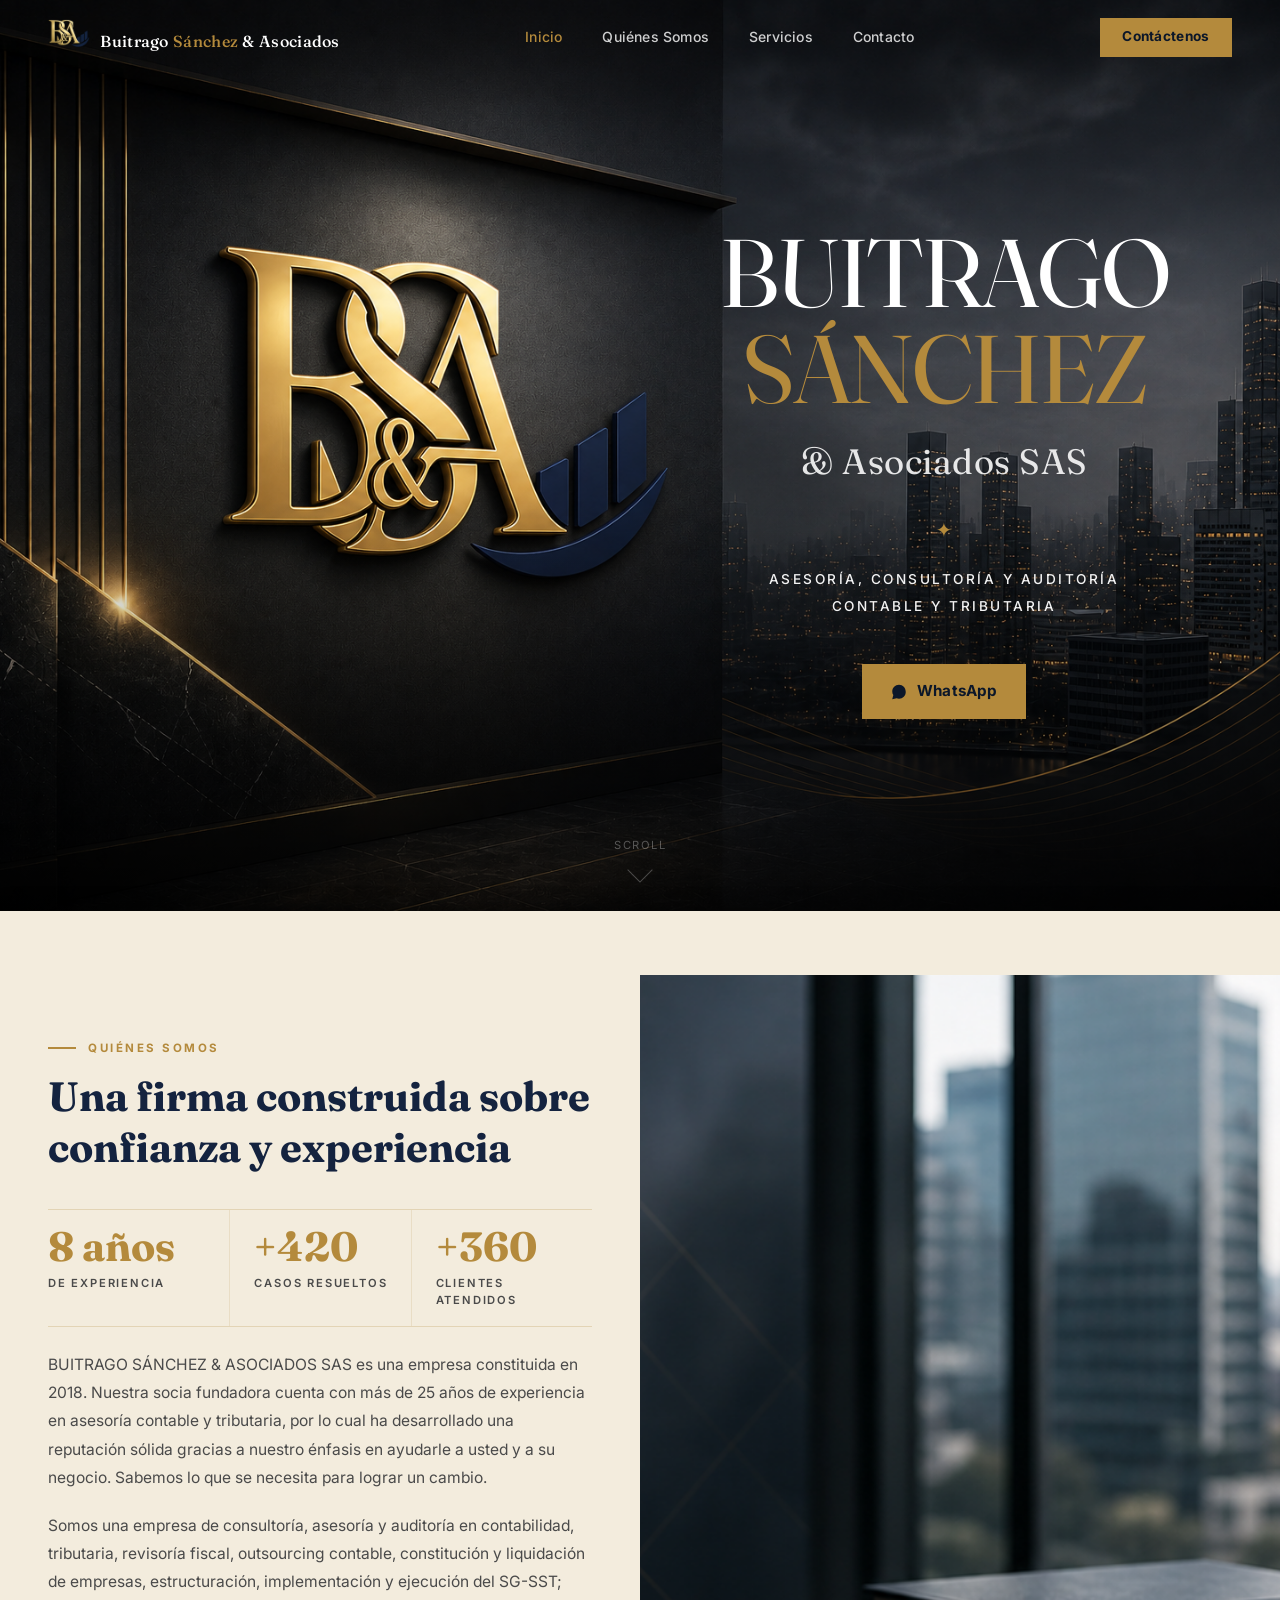
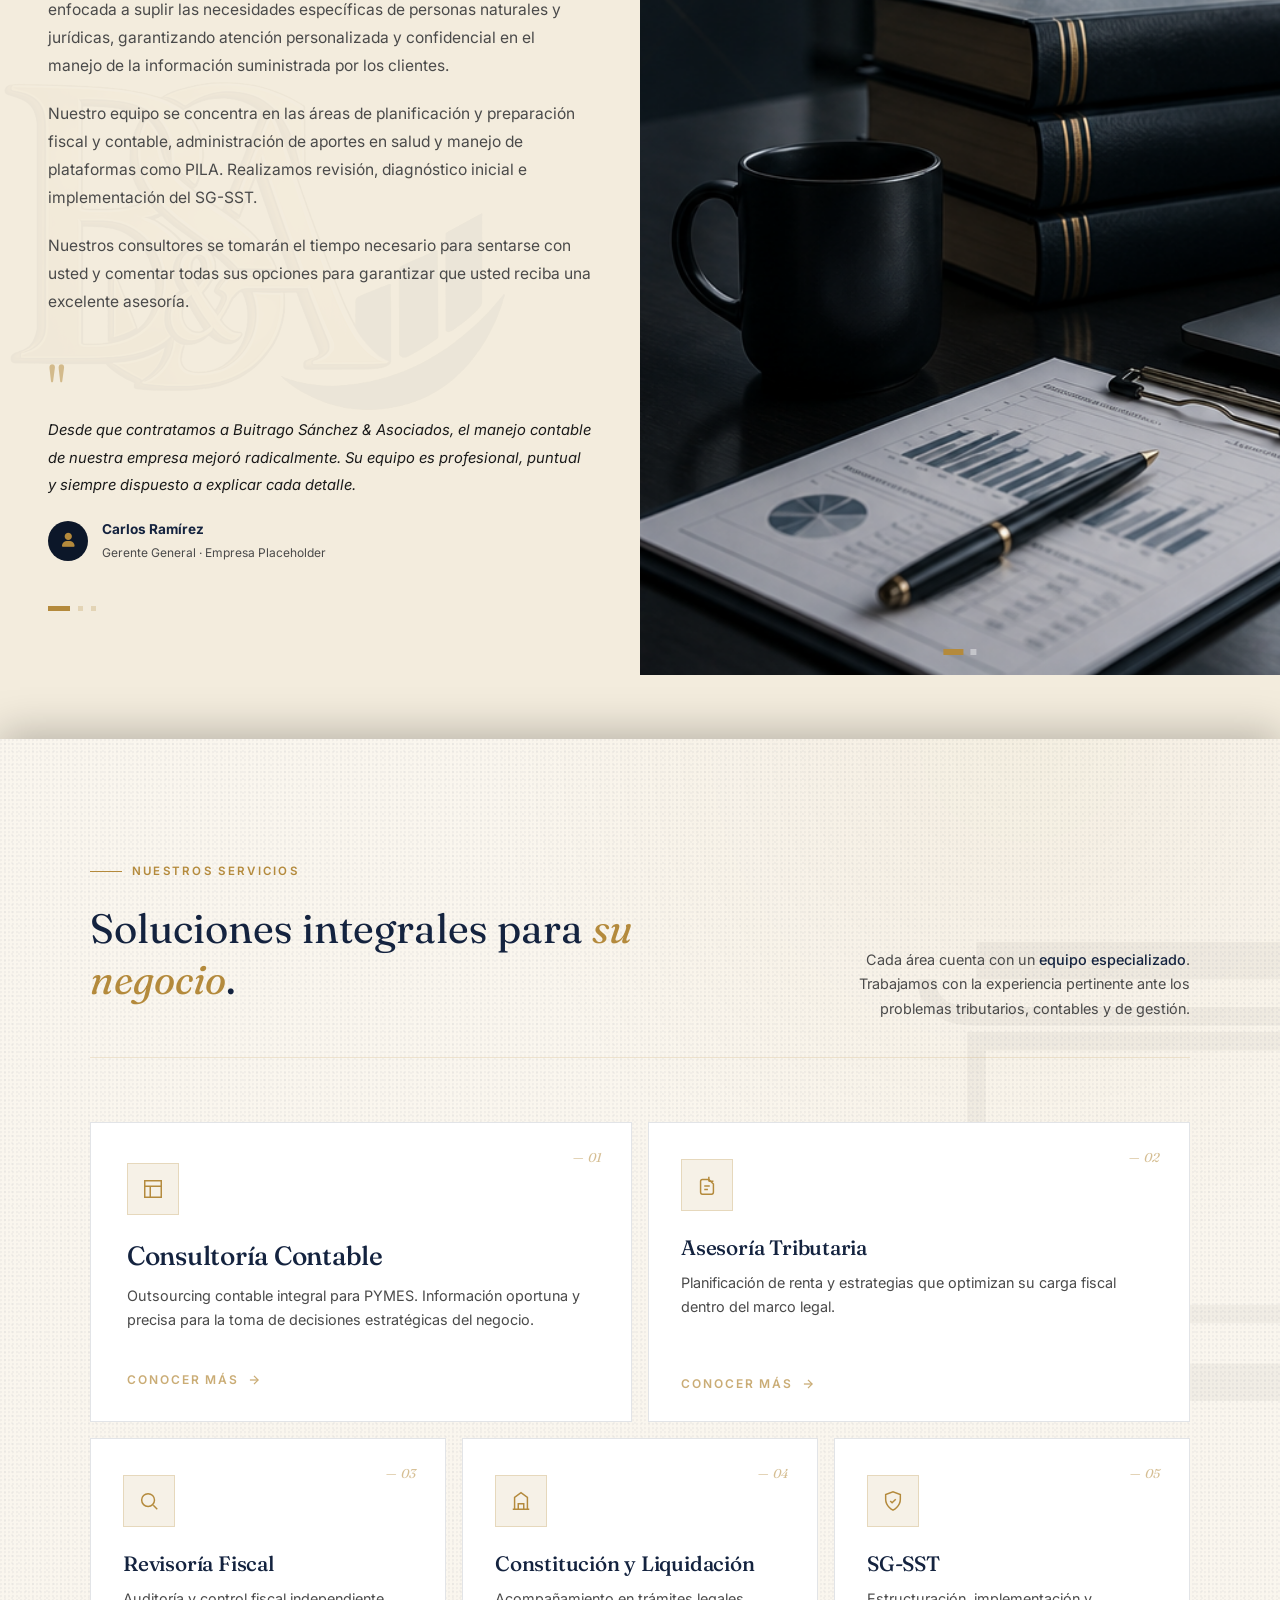
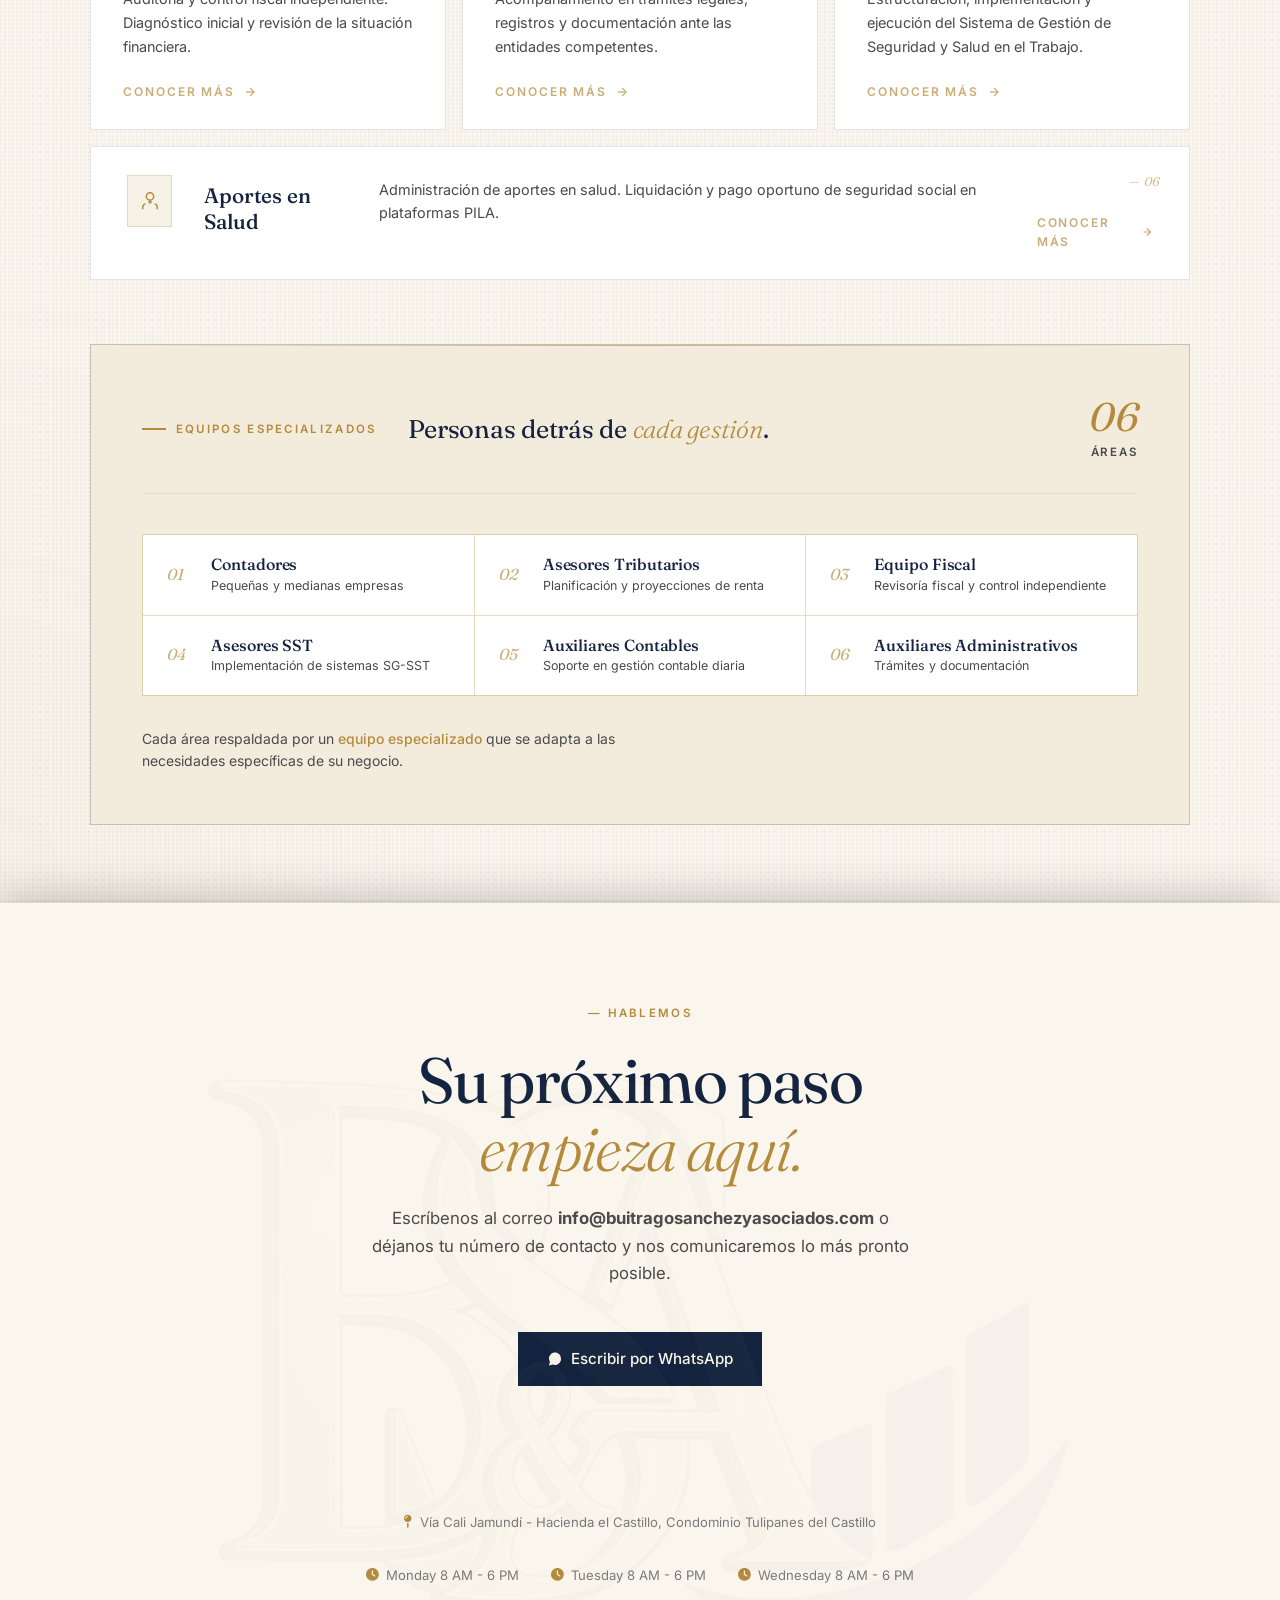
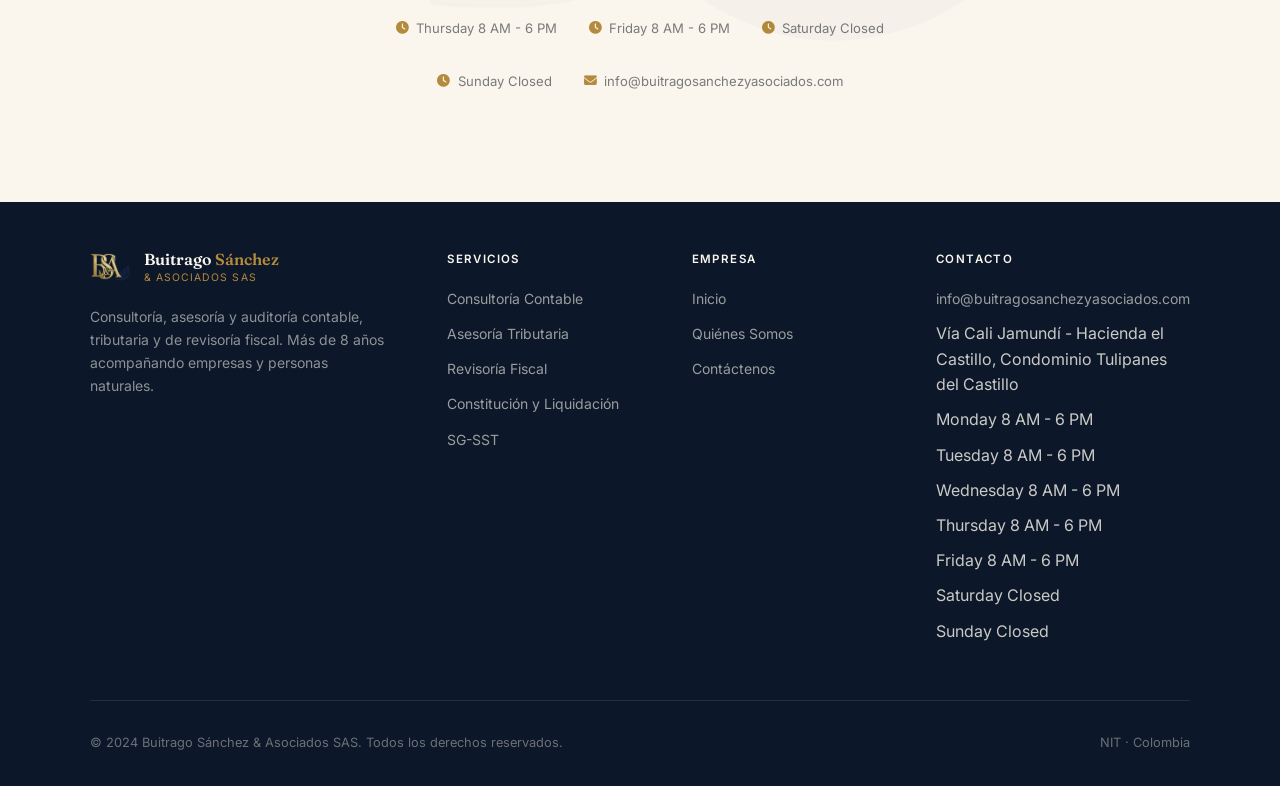
==== commit 1d3ca723: "new-landing" ====
--- a/propuestas.html
+++ b/propuestas.html
@@ -1640,7 +1640,7 @@
         <span class="hn-tagline2">Contable y Tributaria</span>
       </div>
       <div class="hero-cta-row">
-        <a href="https://wa.me/57XXXXXXXXXX" target="_blank" rel="noopener" class="btn-whatsapp">
+        <a href="https://wa.me/573136848723" target="_blank" rel="noopener" class="btn-whatsapp">
           <svg viewBox="0 0 32 32" fill="currentColor"><path d="M16.003 3C9.376 3 4 8.376 4 15.003c0 2.382.7 4.61 1.9 6.487L4 29l7.717-1.86a11.95 11.95 0 0 0 4.286.79h.005c6.625 0 12.003-5.376 12.003-12.003C28.011 8.302 22.628 3 16.003 3zm5.42 16.471c-.297-.149-1.758-.867-2.03-.967-.273-.099-.471-.149-.669.149-.198.297-.768.967-.94 1.165-.174.198-.347.223-.644.074-.297-.149-1.255-.463-2.39-1.476-.884-.788-1.48-1.762-1.654-2.06-.173-.297-.018-.458.13-.606.134-.133.297-.347.446-.52.149-.174.198-.297.297-.495.099-.198.05-.371-.025-.52-.074-.149-.669-1.612-.917-2.207-.241-.58-.486-.501-.669-.51-.173-.009-.371-.01-.57-.01a1.09 1.09 0 0 0-.793.371c-.273.297-1.041 1.017-1.041 2.48 0 1.463 1.066 2.876 1.215 3.074.149.198 2.097 3.2 5.078 4.487.71.306 1.263.489 1.694.626.712.226 1.36.194 1.872.118.572-.085 1.758-.719 2.006-1.413.247-.694.247-1.288.173-1.413-.074-.124-.272-.198-.57-.347z"/></svg>
           WhatsApp
         </a>
@@ -1914,7 +1914,7 @@
         Escríbenos al correo <strong>info@buitragosanchezyasociados.com</strong> o déjanos tu número de contacto y nos comunicaremos lo más pronto posible.
       </p>
       <div class="cta-buttons">
-        <a href="https://wa.me/57XXXXXXXXXX" target="_blank" rel="noopener" class="btn btn-primary">
+        <a href="https://wa.me/573136848723" target="_blank" rel="noopener" class="btn btn-primary">
           <svg viewBox="0 0 32 32" fill="currentColor" width="16" height="16"><path d="M16.003 3C9.376 3 4 8.376 4 15.003c0 2.382.7 4.61 1.9 6.487L4 29l7.717-1.86a11.95 11.95 0 0 0 4.286.79h.005c6.625 0 12.003-5.376 12.003-12.003C28.011 8.302 22.628 3 16.003 3zm5.42 16.471c-.297-.149-1.758-.867-2.03-.967-.273-.099-.471-.149-.669.149-.198.297-.768.967-.94 1.165-.174.198-.347.223-.644.074-.297-.149-1.255-.463-2.39-1.476-.884-.788-1.48-1.762-1.654-2.06-.173-.297-.018-.458.13-.606.134-.133.297-.347.446-.52.149-.174.198-.297.297-.495.099-.198.05-.371-.025-.52-.074-.149-.669-1.612-.917-2.207-.241-.58-.486-.501-.669-.51-.173-.009-.371-.01-.57-.01a1.09 1.09 0 0 0-.793.371c-.273.297-1.041 1.017-1.041 2.48 0 1.463 1.066 2.876 1.215 3.074.149.198 2.097 3.2 5.078 4.487.71.306 1.263.489 1.694.626.712.226 1.36.194 1.872.118.572-.085 1.758-.719 2.006-1.413.247-.694.247-1.288.173-1.413-.074-.124-.272-.198-.57-.347z"/></svg>
           Escribir por WhatsApp
         </a>
